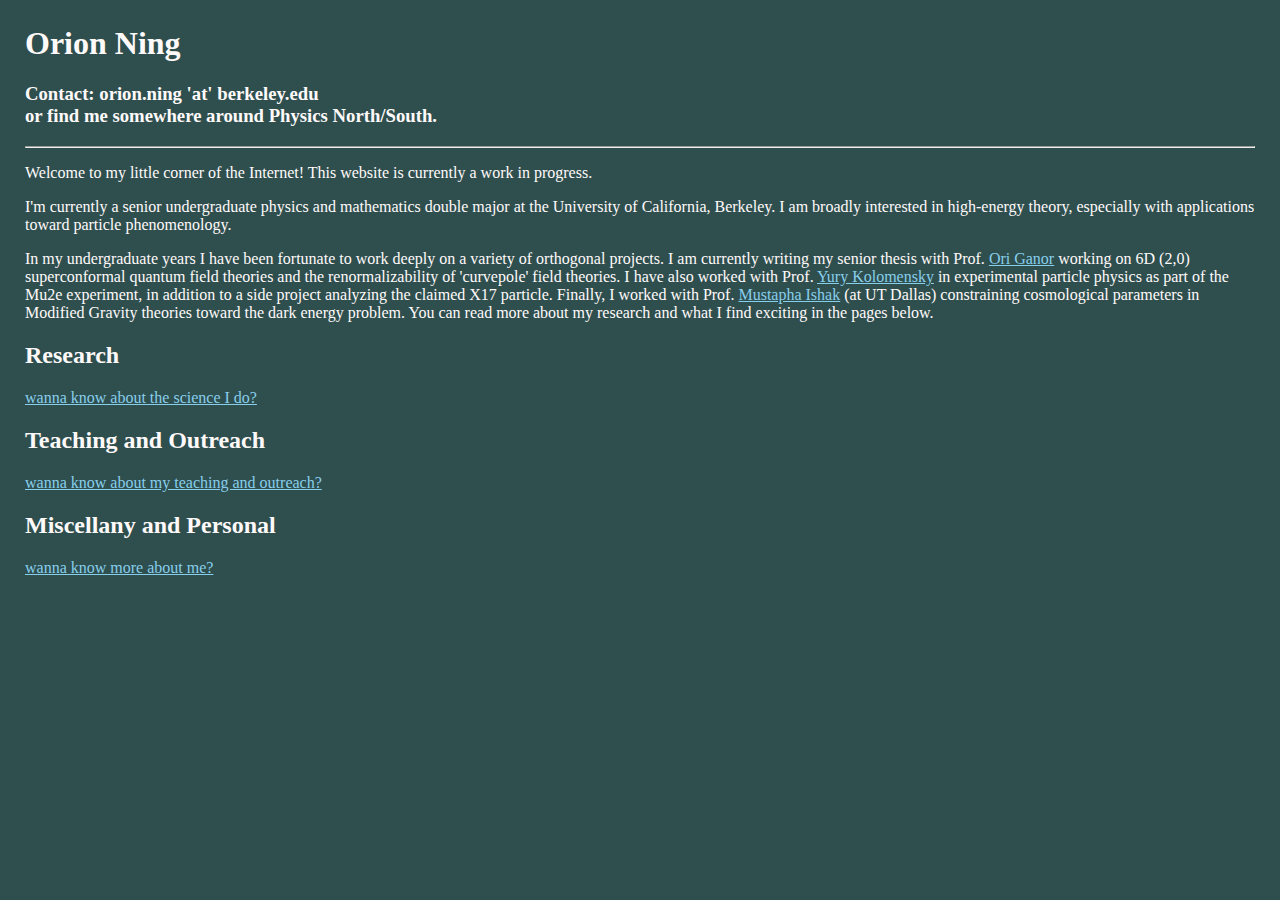
==== index.html @ 7fb7555c "edits" ====
<!DOCTYPE html>
<html lang="en" dir="ltr">
  <head>
    <meta charset="utf-8">
    <meta name="viewport" content="width=device-width, initial-scale=1.0">
    <title>Orion Ning Homepage</title>
    <link rel="stylesheet" href="orionstyles.css">
  </head>
  <body>
    <h1>Orion Ning</h1>
    <h3>Contact: orion.ning 'at' berkeley.edu <br> or find me somewhere around Physics North/South. </h3>
    <hr>
    <p>Welcome to my little corner of the Internet! This website is currently a work in progress.</p>
    <p>I'm currently a senior undergraduate physics and mathematics double major at the University of California, Berkeley. I am broadly interested in high-energy theory, especially with applications toward particle phenomenology. </p>
    <p>In my undergraduate years I have been fortunate to work deeply on a variety of orthogonal projects. I am currently writing my senior thesis with Prof. <a href="https://physics.berkeley.edu/people/faculty/ori-ganor">Ori Ganor</a> working on 6D (2,0) superconformal quantum field theories and the renormalizability of 'curvepole' field theories. I have also worked with Prof. <a href="https://physics.berkeley.edu/people/faculty/yury-kolomensky">Yury Kolomensky</a> in experimental particle physics as part of the Mu2e experiment, in addition to a side project analyzing the claimed X17 particle. Finally, I worked with Prof. <a href="https://personal.utdallas.edu/~mishak/">Mustapha Ishak</a> (at UT Dallas) constraining cosmological parameters in Modified Gravity theories toward the dark energy problem. You can read more about my research and what I find exciting in the pages below.</p>

    <h2>Research</h2>
    <a href="/orionning/research.html">wanna know about the science I do?</a>
    <h2>Teaching and Outreach</h2>
    <a href="/orionning/teaching.html">wanna know about my teaching and outreach?</a>
    <h2>Miscellany and Personal</h2>
    <a href="/orionning/misc.html">wanna know more about me?</a>
  </body>
</html>
---- orionstyles.css ----
body {
  margin: 25px;
  background-color: darkslategrey;
  color: snow;
  text-align: left;
}

a:link {
  color: skyblue;
}

a:visited {
  color: plum;
}
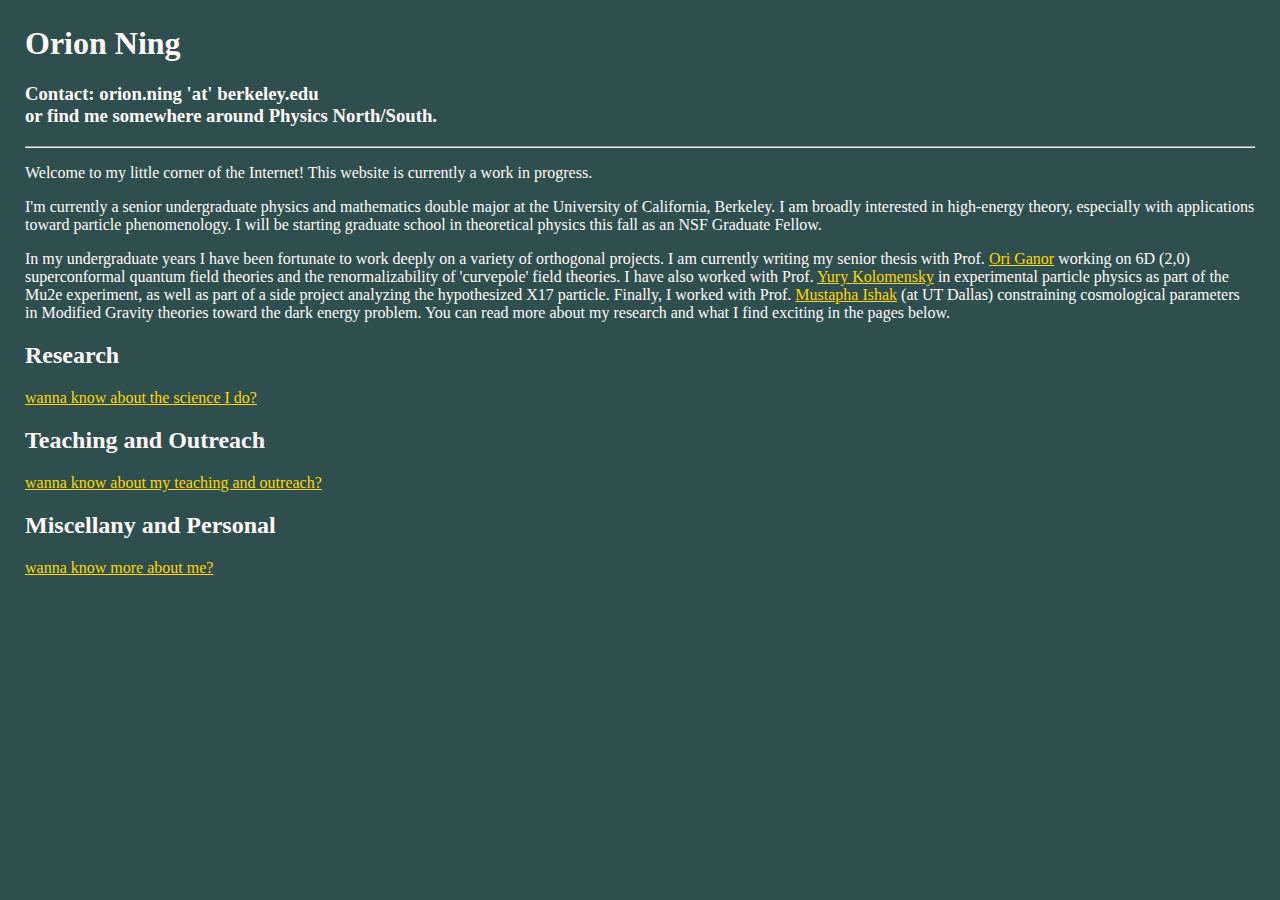
==== commit c225c1b1: "edits" ====
--- a/index.html
+++ b/index.html
@@ -11,8 +11,8 @@
     <h3>Contact: orion.ning 'at' berkeley.edu <br> or find me somewhere around Physics North/South. </h3>
     <hr>
     <p>Welcome to my little corner of the Internet! This website is currently a work in progress.</p>
-    <p>I'm currently a senior undergraduate physics and mathematics double major at the University of California, Berkeley. I am broadly interested in high-energy theory, especially with applications toward particle phenomenology. </p>
-    <p>In my undergraduate years I have been fortunate to work deeply on a variety of orthogonal projects. I am currently writing my senior thesis with Prof. <a href="https://physics.berkeley.edu/people/faculty/ori-ganor">Ori Ganor</a> working on 6D (2,0) superconformal quantum field theories and the renormalizability of 'curvepole' field theories. I have also worked with Prof. <a href="https://physics.berkeley.edu/people/faculty/yury-kolomensky">Yury Kolomensky</a> in experimental particle physics as part of the Mu2e experiment, in addition to a side project analyzing the claimed X17 particle. Finally, I worked with Prof. <a href="https://personal.utdallas.edu/~mishak/">Mustapha Ishak</a> (at UT Dallas) constraining cosmological parameters in Modified Gravity theories toward the dark energy problem. You can read more about my research and what I find exciting in the pages below.</p>
+    <p>I'm currently a senior undergraduate physics and mathematics double major at the University of California, Berkeley. I am broadly interested in high-energy theory, especially with applications toward particle phenomenology. I will be starting graduate school in theoretical physics this fall as an NSF Graduate Fellow. </p>
+    <p>In my undergraduate years I have been fortunate to work deeply on a variety of orthogonal projects. I am currently writing my senior thesis with Prof. <a href="https://physics.berkeley.edu/people/faculty/ori-ganor">Ori Ganor</a> working on 6D (2,0) superconformal quantum field theories and the renormalizability of 'curvepole' field theories. I have also worked with Prof. <a href="https://physics.berkeley.edu/people/faculty/yury-kolomensky">Yury Kolomensky</a> in experimental particle physics as part of the Mu2e experiment, as well as part of a side project analyzing the hypothesized X17 particle. Finally, I worked with Prof. <a href="https://personal.utdallas.edu/~mishak/">Mustapha Ishak</a> (at UT Dallas) constraining cosmological parameters in Modified Gravity theories toward the dark energy problem. You can read more about my research and what I find exciting in the pages below.</p>
 
     <h2>Research</h2>
     <a href="/orionning/research.html">wanna know about the science I do?</a>
--- a/orionstyles.css
+++ b/orionstyles.css
@@ -6,9 +6,9 @@
 }
 
 a:link {
-  color: skyblue;
+  color: gold;
 }
 
 a:visited {
-  color: plum;
+  color: gold;
 }
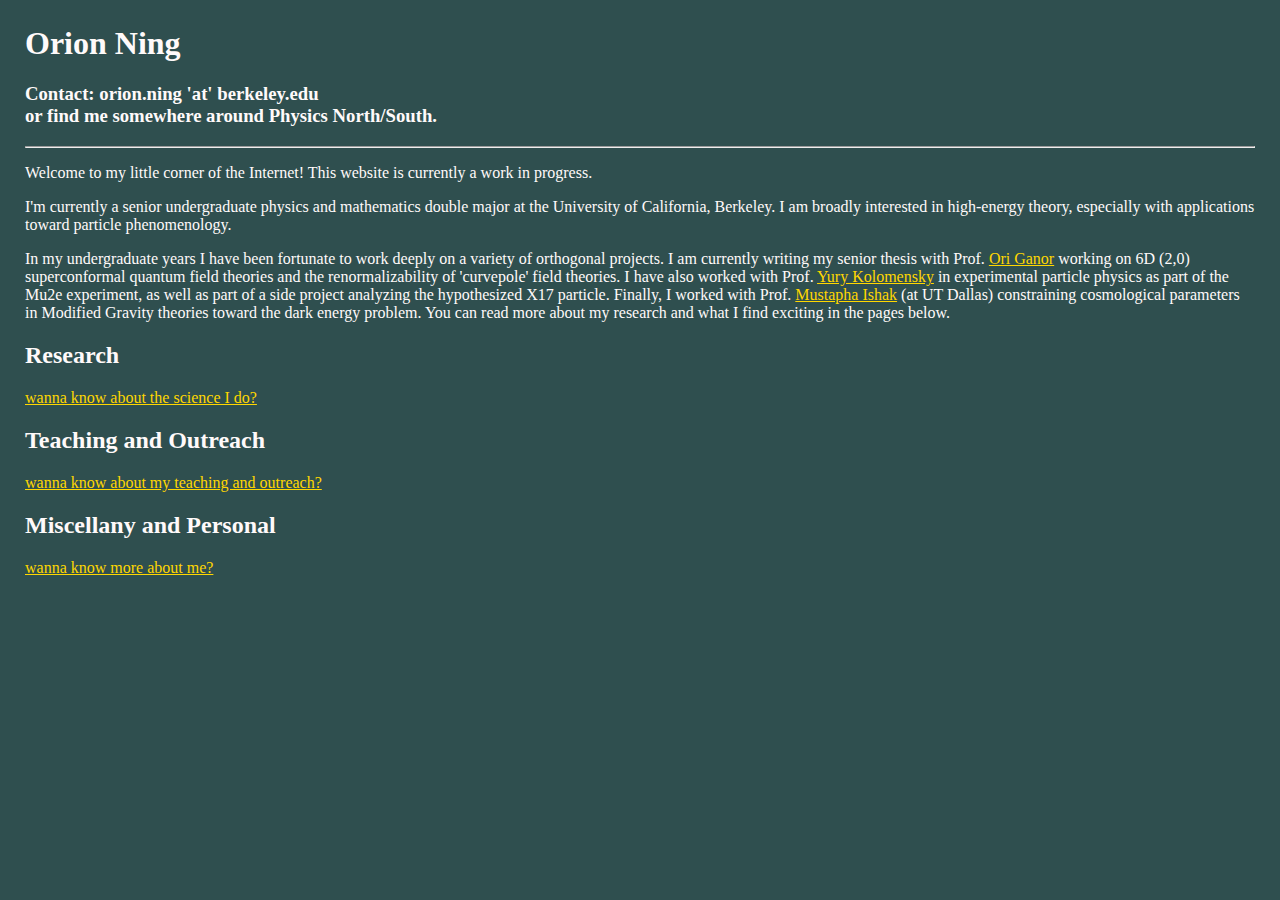
==== commit 78991339: "edits" ====
--- a/index.html
+++ b/index.html
@@ -11,7 +11,7 @@
     <h3>Contact: orion.ning 'at' berkeley.edu <br> or find me somewhere around Physics North/South. </h3>
     <hr>
     <p>Welcome to my little corner of the Internet! This website is currently a work in progress.</p>
-    <p>I'm currently a senior undergraduate physics and mathematics double major at the University of California, Berkeley. I am broadly interested in high-energy theory, especially with applications toward particle phenomenology. I will be starting graduate school in theoretical physics this fall as an NSF Graduate Fellow. </p>
+    <p>I'm currently a senior undergraduate physics and mathematics double major at the University of California, Berkeley. I am broadly interested in high-energy theory, especially with applications toward particle phenomenology. </p>
     <p>In my undergraduate years I have been fortunate to work deeply on a variety of orthogonal projects. I am currently writing my senior thesis with Prof. <a href="https://physics.berkeley.edu/people/faculty/ori-ganor">Ori Ganor</a> working on 6D (2,0) superconformal quantum field theories and the renormalizability of 'curvepole' field theories. I have also worked with Prof. <a href="https://physics.berkeley.edu/people/faculty/yury-kolomensky">Yury Kolomensky</a> in experimental particle physics as part of the Mu2e experiment, as well as part of a side project analyzing the hypothesized X17 particle. Finally, I worked with Prof. <a href="https://personal.utdallas.edu/~mishak/">Mustapha Ishak</a> (at UT Dallas) constraining cosmological parameters in Modified Gravity theories toward the dark energy problem. You can read more about my research and what I find exciting in the pages below.</p>
 
     <h2>Research</h2>
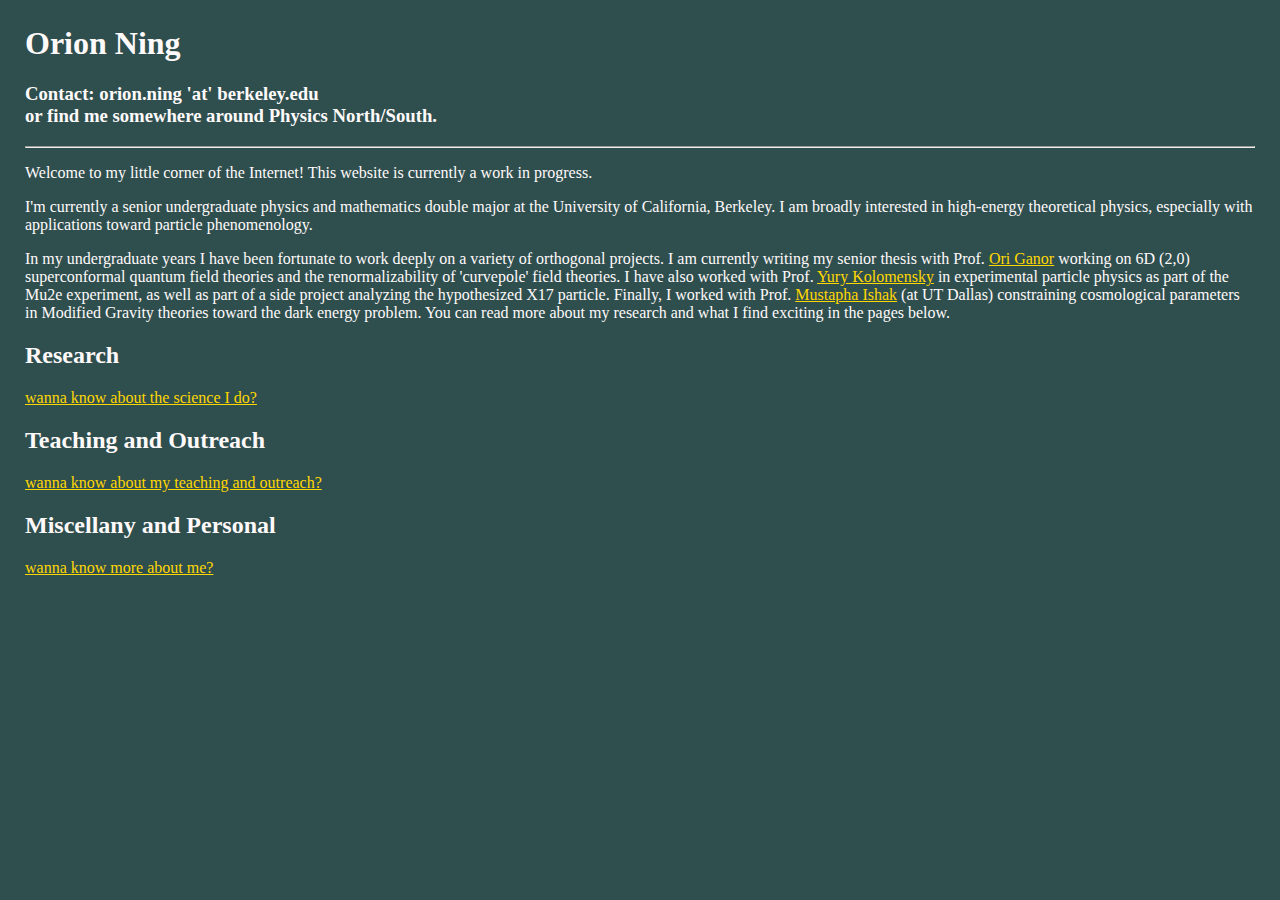
==== commit 3d37cf28: "edits" ====
--- a/index.html
+++ b/index.html
@@ -11,7 +11,7 @@
     <h3>Contact: orion.ning 'at' berkeley.edu <br> or find me somewhere around Physics North/South. </h3>
     <hr>
     <p>Welcome to my little corner of the Internet! This website is currently a work in progress.</p>
-    <p>I'm currently a senior undergraduate physics and mathematics double major at the University of California, Berkeley. I am broadly interested in high-energy theory, especially with applications toward particle phenomenology. </p>
+    <p>I'm currently a senior undergraduate physics and mathematics double major at the University of California, Berkeley. I am broadly interested in high-energy theoretical physics, especially with applications toward particle phenomenology. </p>
     <p>In my undergraduate years I have been fortunate to work deeply on a variety of orthogonal projects. I am currently writing my senior thesis with Prof. <a href="https://physics.berkeley.edu/people/faculty/ori-ganor">Ori Ganor</a> working on 6D (2,0) superconformal quantum field theories and the renormalizability of 'curvepole' field theories. I have also worked with Prof. <a href="https://physics.berkeley.edu/people/faculty/yury-kolomensky">Yury Kolomensky</a> in experimental particle physics as part of the Mu2e experiment, as well as part of a side project analyzing the hypothesized X17 particle. Finally, I worked with Prof. <a href="https://personal.utdallas.edu/~mishak/">Mustapha Ishak</a> (at UT Dallas) constraining cosmological parameters in Modified Gravity theories toward the dark energy problem. You can read more about my research and what I find exciting in the pages below.</p>
 
     <h2>Research</h2>
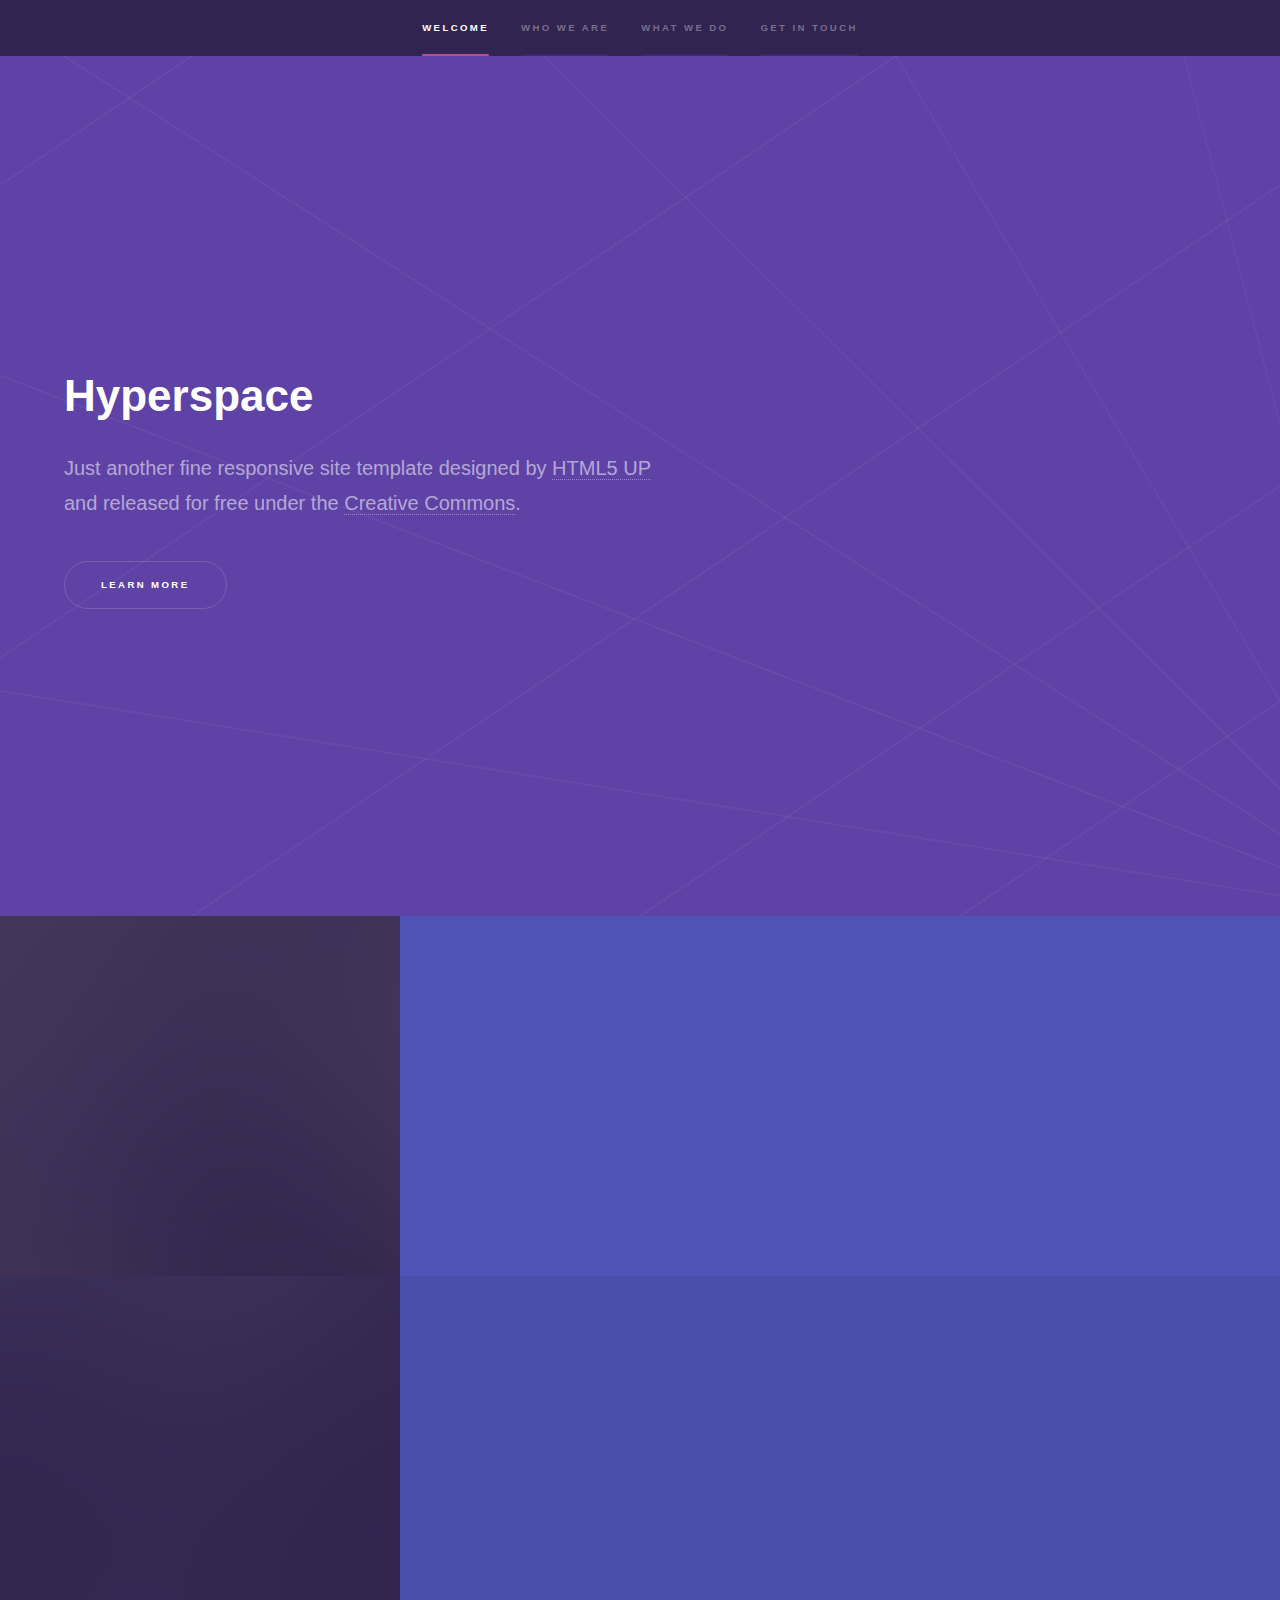
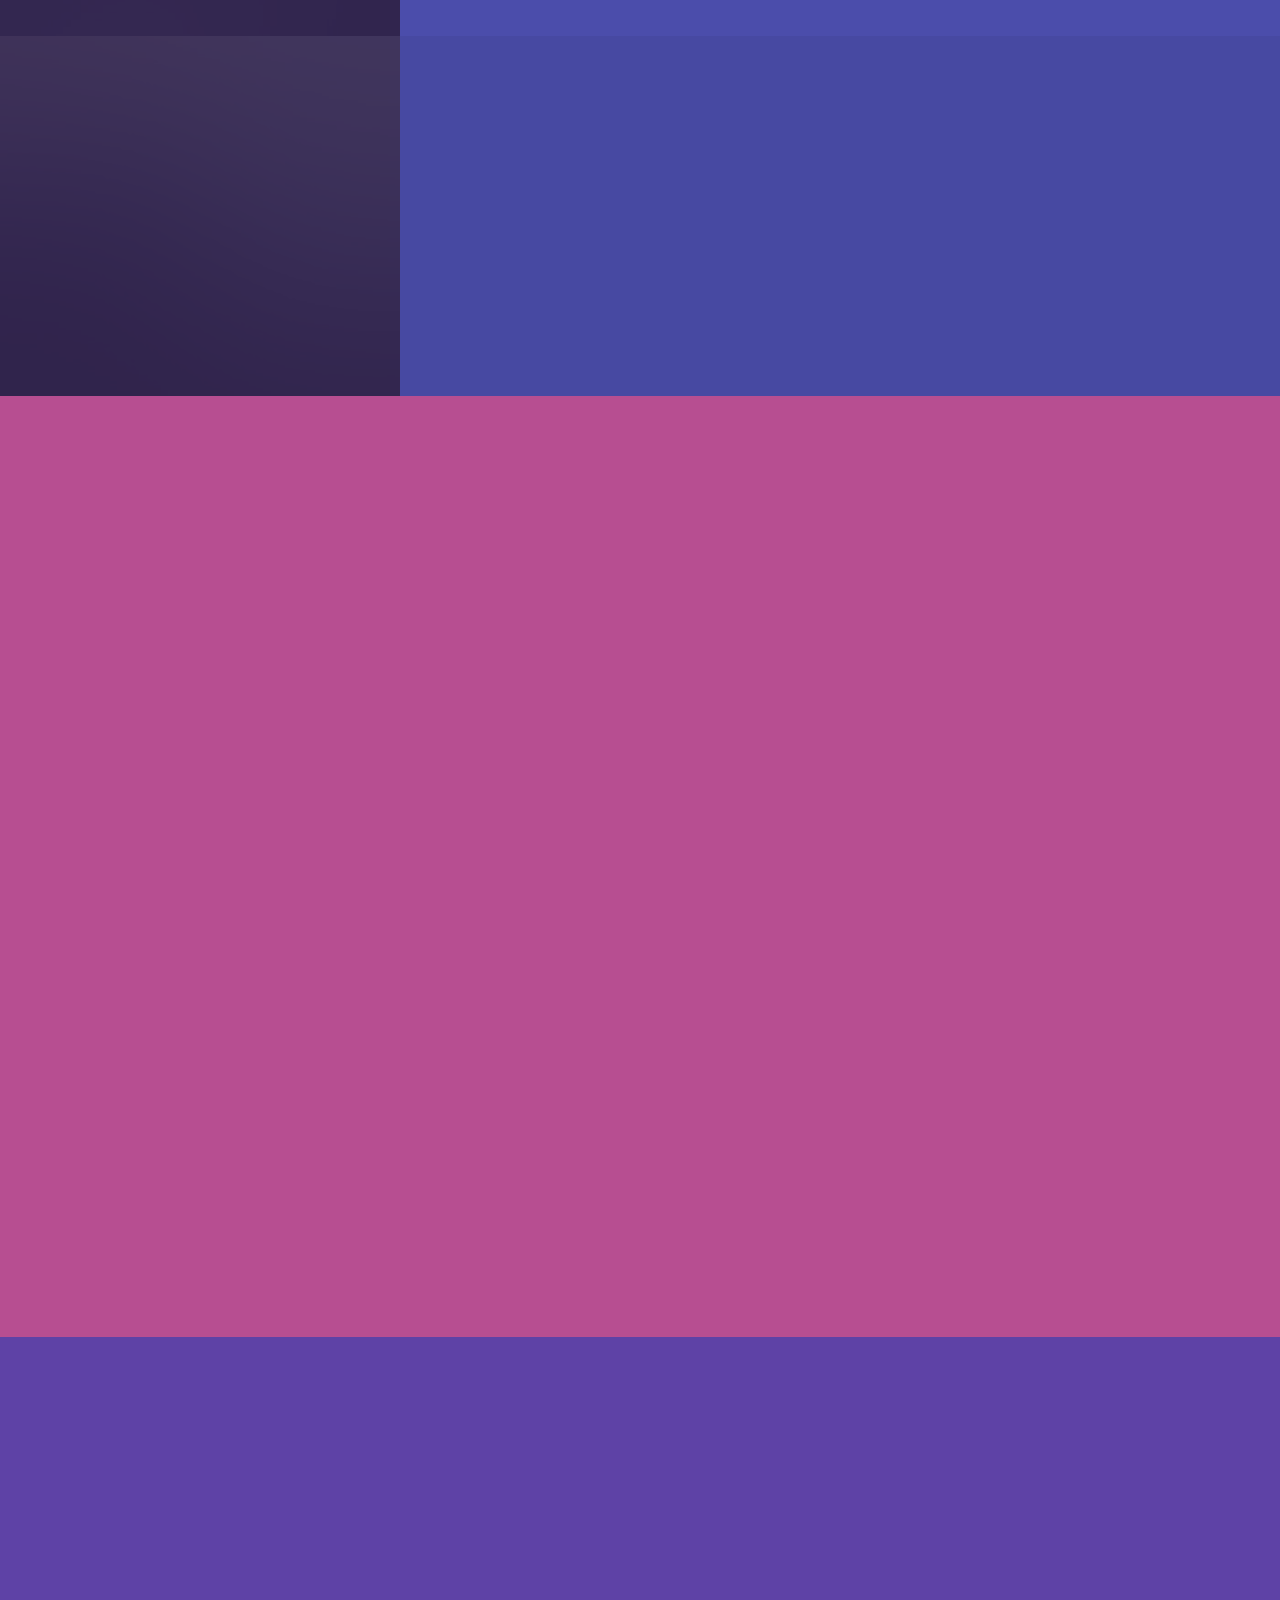
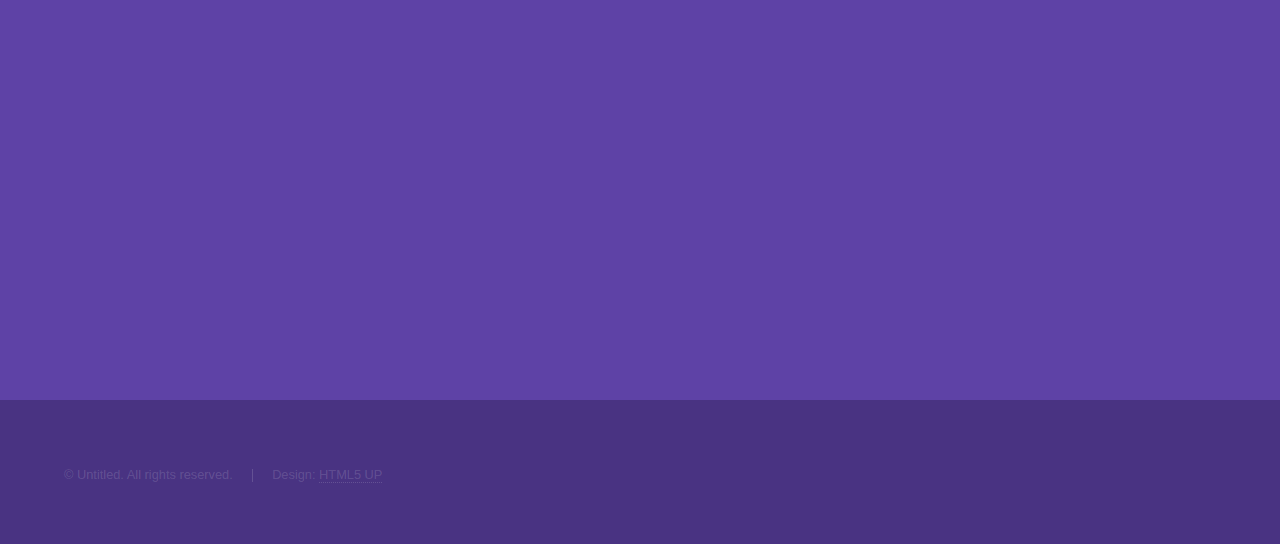
==== commit 391e30f5: "initial template" ====
--- a/index.html
+++ b/index.html
@@ -1,24 +1,209 @@
-<!DOCTYPE html>
-<html lang="en" dir="ltr">
-  <head>
-    <meta charset="utf-8">
-    <meta name="viewport" content="width=device-width, initial-scale=1.0">
-    <title>Orion Ning Homepage</title>
-    <link rel="stylesheet" href="orionstyles.css">
-  </head>
-  <body>
-    <h1>Orion Ning</h1>
-    <h3>Contact: orion.ning 'at' berkeley.edu <br> or find me somewhere around Physics North/South. </h3>
-    <hr>
-    <p>Welcome to my little corner of the Internet! This website is currently a work in progress.</p>
-    <p>I'm currently a senior undergraduate physics and mathematics double major at the University of California, Berkeley. I am broadly interested in high-energy theoretical physics, especially with applications toward particle phenomenology. </p>
-    <p>In my undergraduate years I have been fortunate to work deeply on a variety of orthogonal projects. I am currently writing my senior thesis with Prof. <a href="https://physics.berkeley.edu/people/faculty/ori-ganor">Ori Ganor</a> working on 6D (2,0) superconformal quantum field theories and the renormalizability of 'curvepole' field theories. I have also worked with Prof. <a href="https://physics.berkeley.edu/people/faculty/yury-kolomensky">Yury Kolomensky</a> in experimental particle physics as part of the Mu2e experiment, as well as part of a side project analyzing the hypothesized X17 particle. Finally, I worked with Prof. <a href="https://personal.utdallas.edu/~mishak/">Mustapha Ishak</a> (at UT Dallas) constraining cosmological parameters in Modified Gravity theories toward the dark energy problem. You can read more about my research and what I find exciting in the pages below.</p>
-
-    <h2>Research</h2>
-    <a href="/orionning/research.html">wanna know about the science I do?</a>
-    <h2>Teaching and Outreach</h2>
-    <a href="/orionning/teaching.html">wanna know about my teaching and outreach?</a>
-    <h2>Miscellany and Personal</h2>
-    <a href="/orionning/misc.html">wanna know more about me?</a>
-  </body>
-</html>
+<!DOCTYPE HTML>
+<!--
+	Hyperspace by HTML5 UP
+	html5up.net | @ajlkn
+	Free for personal and commercial use under the CCA 3.0 license (html5up.net/license)
+-->
+<html>
+	<head>
+		<title>Hyperspace by HTML5 UP</title>
+		<meta charset="utf-8" />
+		<meta name="viewport" content="width=device-width, initial-scale=1, user-scalable=no" />
+		<link rel="stylesheet" href="assets/css/main.css" />
+		<noscript><link rel="stylesheet" href="assets/css/noscript.css" /></noscript>
+	</head>
+	<body class="is-preload">
+
+		<!-- Sidebar -->
+			<section id="sidebar">
+				<div class="inner">
+					<nav>
+						<ul>
+							<li><a href="#intro">Welcome</a></li>
+							<li><a href="#one">Who we are</a></li>
+							<li><a href="#two">What we do</a></li>
+							<li><a href="#three">Get in touch</a></li>
+						</ul>
+					</nav>
+				</div>
+			</section>
+
+		<!-- Wrapper -->
+			<div id="wrapper">
+
+				<!-- Intro -->
+					<section id="intro" class="wrapper style1 fullscreen fade-up">
+						<div class="inner">
+							<h1>Hyperspace</h1>
+							<p>Just another fine responsive site template designed by <a href="http://html5up.net">HTML5 UP</a><br />
+							and released for free under the <a href="http://html5up.net/license">Creative Commons</a>.</p>
+							<ul class="actions">
+								<li><a href="#one" class="button scrolly">Learn more</a></li>
+							</ul>
+						</div>
+					</section>
+
+				<!-- One -->
+					<section id="one" class="wrapper style2 spotlights">
+						<section>
+							<a href="#" class="image"><img src="images/pic01.jpg" alt="" data-position="center center" /></a>
+							<div class="content">
+								<div class="inner">
+									<h2>Sed ipsum dolor</h2>
+									<p>Phasellus convallis elit id ullamcorper pulvinar. Duis aliquam turpis mauris, eu ultricies erat malesuada quis. Aliquam dapibus.</p>
+									<ul class="actions">
+										<li><a href="generic.html" class="button">Learn more</a></li>
+									</ul>
+								</div>
+							</div>
+						</section>
+						<section>
+							<a href="#" class="image"><img src="images/pic02.jpg" alt="" data-position="top center" /></a>
+							<div class="content">
+								<div class="inner">
+									<h2>Feugiat consequat</h2>
+									<p>Phasellus convallis elit id ullamcorper pulvinar. Duis aliquam turpis mauris, eu ultricies erat malesuada quis. Aliquam dapibus.</p>
+									<ul class="actions">
+										<li><a href="generic.html" class="button">Learn more</a></li>
+									</ul>
+								</div>
+							</div>
+						</section>
+						<section>
+							<a href="#" class="image"><img src="images/pic03.jpg" alt="" data-position="25% 25%" /></a>
+							<div class="content">
+								<div class="inner">
+									<h2>Ultricies aliquam</h2>
+									<p>Phasellus convallis elit id ullamcorper pulvinar. Duis aliquam turpis mauris, eu ultricies erat malesuada quis. Aliquam dapibus.</p>
+									<ul class="actions">
+										<li><a href="generic.html" class="button">Learn more</a></li>
+									</ul>
+								</div>
+							</div>
+						</section>
+					</section>
+
+				<!-- Two -->
+					<section id="two" class="wrapper style3 fade-up">
+						<div class="inner">
+							<h2>What we do</h2>
+							<p>Phasellus convallis elit id ullamcorper pulvinar. Duis aliquam turpis mauris, eu ultricies erat malesuada quis. Aliquam dapibus, lacus eget hendrerit bibendum, urna est aliquam sem, sit amet imperdiet est velit quis lorem.</p>
+							<div class="features">
+								<section>
+									<span class="icon solid major fa-code"></span>
+									<h3>Lorem ipsum amet</h3>
+									<p>Phasellus convallis elit id ullam corper amet et pulvinar. Duis aliquam turpis mauris, sed ultricies erat dapibus.</p>
+								</section>
+								<section>
+									<span class="icon solid major fa-lock"></span>
+									<h3>Aliquam sed nullam</h3>
+									<p>Phasellus convallis elit id ullam corper amet et pulvinar. Duis aliquam turpis mauris, sed ultricies erat dapibus.</p>
+								</section>
+								<section>
+									<span class="icon solid major fa-cog"></span>
+									<h3>Sed erat ullam corper</h3>
+									<p>Phasellus convallis elit id ullam corper amet et pulvinar. Duis aliquam turpis mauris, sed ultricies erat dapibus.</p>
+								</section>
+								<section>
+									<span class="icon solid major fa-desktop"></span>
+									<h3>Veroeros quis lorem</h3>
+									<p>Phasellus convallis elit id ullam corper amet et pulvinar. Duis aliquam turpis mauris, sed ultricies erat dapibus.</p>
+								</section>
+								<section>
+									<span class="icon solid major fa-link"></span>
+									<h3>Urna quis bibendum</h3>
+									<p>Phasellus convallis elit id ullam corper amet et pulvinar. Duis aliquam turpis mauris, sed ultricies erat dapibus.</p>
+								</section>
+								<section>
+									<span class="icon major fa-gem"></span>
+									<h3>Aliquam urna dapibus</h3>
+									<p>Phasellus convallis elit id ullam corper amet et pulvinar. Duis aliquam turpis mauris, sed ultricies erat dapibus.</p>
+								</section>
+							</div>
+							<ul class="actions">
+								<li><a href="generic.html" class="button">Learn more</a></li>
+							</ul>
+						</div>
+					</section>
+
+				<!-- Three -->
+					<section id="three" class="wrapper style1 fade-up">
+						<div class="inner">
+							<h2>Get in touch</h2>
+							<p>Phasellus convallis elit id ullamcorper pulvinar. Duis aliquam turpis mauris, eu ultricies erat malesuada quis. Aliquam dapibus, lacus eget hendrerit bibendum, urna est aliquam sem, sit amet imperdiet est velit quis lorem.</p>
+							<div class="split style1">
+								<section>
+									<form method="post" action="#">
+										<div class="fields">
+											<div class="field half">
+												<label for="name">Name</label>
+												<input type="text" name="name" id="name" />
+											</div>
+											<div class="field half">
+												<label for="email">Email</label>
+												<input type="text" name="email" id="email" />
+											</div>
+											<div class="field">
+												<label for="message">Message</label>
+												<textarea name="message" id="message" rows="5"></textarea>
+											</div>
+										</div>
+										<ul class="actions">
+											<li><a href="" class="button submit">Send Message</a></li>
+										</ul>
+									</form>
+								</section>
+								<section>
+									<ul class="contact">
+										<li>
+											<h3>Address</h3>
+											<span>12345 Somewhere Road #654<br />
+											Nashville, TN 00000-0000<br />
+											USA</span>
+										</li>
+										<li>
+											<h3>Email</h3>
+											<a href="#">user@untitled.tld</a>
+										</li>
+										<li>
+											<h3>Phone</h3>
+											<span>(000) 000-0000</span>
+										</li>
+										<li>
+											<h3>Social</h3>
+											<ul class="icons">
+												<li><a href="#" class="icon brands fa-twitter"><span class="label">Twitter</span></a></li>
+												<li><a href="#" class="icon brands fa-facebook-f"><span class="label">Facebook</span></a></li>
+												<li><a href="#" class="icon brands fa-github"><span class="label">GitHub</span></a></li>
+												<li><a href="#" class="icon brands fa-instagram"><span class="label">Instagram</span></a></li>
+												<li><a href="#" class="icon brands fa-linkedin-in"><span class="label">LinkedIn</span></a></li>
+											</ul>
+										</li>
+									</ul>
+								</section>
+							</div>
+						</div>
+					</section>
+
+			</div>
+
+		<!-- Footer -->
+			<footer id="footer" class="wrapper style1-alt">
+				<div class="inner">
+					<ul class="menu">
+						<li>&copy; Untitled. All rights reserved.</li><li>Design: <a href="http://html5up.net">HTML5 UP</a></li>
+					</ul>
+				</div>
+			</footer>
+
+		<!-- Scripts -->
+			<script src="assets/js/jquery.min.js"></script>
+			<script src="assets/js/jquery.scrollex.min.js"></script>
+			<script src="assets/js/jquery.scrolly.min.js"></script>
+			<script src="assets/js/browser.min.js"></script>
+			<script src="assets/js/breakpoints.min.js"></script>
+			<script src="assets/js/util.js"></script>
+			<script src="assets/js/main.js"></script>
+
+	</body>
+</html>--- a/assets/css/main.css
+++ b/assets/css/main.css
@@ -0,0 +1,3909 @@
+@import url(fontawesome-all.min.css);
+
+/*
+	Hyperspace by HTML5 UP
+	html5up.net | @ajlkn
+	Free for personal and commercial use under the CCA 3.0 license (html5up.net/license)
+*/
+
+html, body, div, span, applet, object,
+iframe, h1, h2, h3, h4, h5, h6, p, blockquote,
+pre, a, abbr, acronym, address, big, cite,
+code, del, dfn, em, img, ins, kbd, q, s, samp,
+small, strike, strong, sub, sup, tt, var, b,
+u, i, center, dl, dt, dd, ol, ul, li, fieldset,
+form, label, legend, table, caption, tbody,
+tfoot, thead, tr, th, td, article, aside,
+canvas, details, embed, figure, figcaption,
+footer, header, hgroup, menu, nav, output, ruby,
+section, summary, time, mark, audio, video {
+	margin: 0;
+	padding: 0;
+	border: 0;
+	font-size: 100%;
+	font: inherit;
+	vertical-align: baseline;}
+
+article, aside, details, figcaption, figure,
+footer, header, hgroup, menu, nav, section {
+	display: block;}
+
+body {
+	line-height: 1;
+}
+
+ol, ul {
+	list-style: none;
+}
+
+blockquote, q {
+	quotes: none;
+}
+
+	blockquote:before, blockquote:after, q:before, q:after {
+		content: '';
+		content: none;
+	}
+
+table {
+	border-collapse: collapse;
+	border-spacing: 0;
+}
+
+body {
+	-webkit-text-size-adjust: none;
+}
+
+mark {
+	background-color: transparent;
+	color: inherit;
+}
+
+input::-moz-focus-inner {
+	border: 0;
+	padding: 0;
+}
+
+input, select, textarea {
+	-moz-appearance: none;
+	-webkit-appearance: none;
+	-ms-appearance: none;
+	appearance: none;
+}
+
+/* Basic */
+
+	@-ms-viewport {
+		width: device-width;
+	}
+
+	body {
+		-ms-overflow-style: scrollbar;
+	}
+
+	@media screen and (max-width: 480px) {
+
+		html, body {
+			min-width: 320px;
+		}
+
+	}
+
+	html {
+		box-sizing: border-box;
+	}
+
+	*, *:before, *:after {
+		box-sizing: inherit;
+	}
+
+	body {
+		background: #312450;
+	}
+
+		body.is-preload *, body.is-preload *:before, body.is-preload *:after {
+			-moz-animation: none !important;
+			-webkit-animation: none !important;
+			-ms-animation: none !important;
+			animation: none !important;
+			-moz-transition: none !important;
+			-webkit-transition: none !important;
+			-ms-transition: none !important;
+			transition: none !important;
+		}
+
+/* Type */
+
+	body, input, select, textarea {
+		color: rgba(255, 255, 255, 0.55);
+		font-family: Arial, Helvetica, sans-serif;
+		font-size: 16.5pt;
+		font-weight: normal;
+		line-height: 1.75;
+	}
+
+		@media screen and (max-width: 1680px) {
+
+			body, input, select, textarea {
+				font-size: 13pt;
+			}
+
+		}
+
+		@media screen and (max-width: 1280px) {
+
+			body, input, select, textarea {
+				font-size: 12pt;
+			}
+
+		}
+
+		@media screen and (max-width: 360px) {
+
+			body, input, select, textarea {
+				font-size: 11pt;
+			}
+
+		}
+
+	a {
+		-moz-transition: color 0.2s ease, border-bottom-color 0.2s ease;
+		-webkit-transition: color 0.2s ease, border-bottom-color 0.2s ease;
+		-ms-transition: color 0.2s ease, border-bottom-color 0.2s ease;
+		transition: color 0.2s ease, border-bottom-color 0.2s ease;
+		border-bottom: dotted 1px rgba(255, 255, 255, 0.35);
+		color: inherit;
+		text-decoration: none;
+	}
+
+		a:hover {
+			border-bottom-color: transparent;
+			color: #ffffff;
+		}
+
+	strong, b {
+		color: #ffffff;
+		font-weight: bold;
+	}
+
+	em, i {
+		font-style: italic;
+	}
+
+	p {
+		margin: 0 0 2em 0;
+	}
+
+	h1, h2, h3, h4, h5, h6 {
+		color: #ffffff;
+		font-weight: bold;
+		line-height: 1.5;
+		margin: 0 0 0.5em 0;
+	}
+
+		h1 a, h2 a, h3 a, h4 a, h5 a, h6 a {
+			color: inherit;
+			text-decoration: none;
+		}
+
+	h1 {
+		font-size: 2.75em;
+	}
+
+		h1.major {
+			margin: 0 0 1.3em 0;
+			position: relative;
+			padding-bottom: 0.35em;
+		}
+
+			h1.major:after {
+				background-image: -moz-linear-gradient(to right, #5e42a6, #b74e91);
+				background-image: -webkit-linear-gradient(to right, #5e42a6, #b74e91);
+				background-image: -ms-linear-gradient(to right, #5e42a6, #b74e91);
+				background-image: linear-gradient(to right, #5e42a6, #b74e91);
+				-moz-transition: max-width 0.2s ease;
+				-webkit-transition: max-width 0.2s ease;
+				-ms-transition: max-width 0.2s ease;
+				transition: max-width 0.2s ease;
+				border-radius: 0.2em;
+				bottom: 0;
+				content: '';
+				height: 0.05em;
+				position: absolute;
+				right: 0;
+				width: 100%;
+			}
+
+	h2 {
+		font-size: 1.75em;
+	}
+
+	h3 {
+		font-size: 1.1em;
+	}
+
+	h4 {
+		font-size: 1em;
+	}
+
+	h5 {
+		font-size: 0.8em;
+	}
+
+	h6 {
+		font-size: 0.6em;
+	}
+
+	@media screen and (max-width: 736px) {
+
+		h1 {
+			font-size: 2em;
+		}
+
+		h2 {
+			font-size: 1.25em;
+		}
+
+		h3 {
+			font-size: 1em;
+		}
+
+		h4 {
+			font-size: 0.8em;
+		}
+
+		h5 {
+			font-size: 0.6em;
+		}
+
+		h6 {
+			font-size: 0.6em;
+		}
+
+	}
+
+	sub {
+		font-size: 0.8em;
+		position: relative;
+		top: 0.5em;
+	}
+
+	sup {
+		font-size: 0.8em;
+		position: relative;
+		top: -0.5em;
+	}
+
+	blockquote {
+		border-left: solid 4px rgba(255, 255, 255, 0.15);
+		font-style: italic;
+		margin: 0 0 2em 0;
+		padding: 0.5em 0 0.5em 2em;
+	}
+
+	code {
+		background: rgba(255, 255, 255, 0.05);
+		border-radius: 0.25em;
+		border: solid 1px rgba(255, 255, 255, 0.15);
+		font-family: "Courier New", monospace;
+		font-size: 0.9em;
+		margin: 0 0.25em;
+		padding: 0.25em 0.65em;
+	}
+
+	pre {
+		-webkit-overflow-scrolling: touch;
+		font-family: "Courier New", monospace;
+		font-size: 0.9em;
+		margin: 0 0 2em 0;
+	}
+
+		pre code {
+			display: block;
+			line-height: 1.75em;
+			padding: 1em 1.5em;
+			overflow-x: auto;
+		}
+
+	hr {
+		border: 0;
+		border-bottom: solid 1px rgba(255, 255, 255, 0.15);
+		margin: 2em 0;
+	}
+
+		hr.major {
+			margin: 3em 0;
+		}
+
+	.align-left {
+		text-align: left;
+	}
+
+	.align-center {
+		text-align: center;
+	}
+
+	.align-right {
+		text-align: right;
+	}
+
+/* Row */
+
+	.row {
+		display: flex;
+		flex-wrap: wrap;
+		box-sizing: border-box;
+		align-items: stretch;
+	}
+
+		.row > * {
+			box-sizing: border-box;
+		}
+
+		.row.gtr-uniform > * > :last-child {
+			margin-bottom: 0;
+		}
+
+		.row.aln-left {
+			justify-content: flex-start;
+		}
+
+		.row.aln-center {
+			justify-content: center;
+		}
+
+		.row.aln-right {
+			justify-content: flex-end;
+		}
+
+		.row.aln-top {
+			align-items: flex-start;
+		}
+
+		.row.aln-middle {
+			align-items: center;
+		}
+
+		.row.aln-bottom {
+			align-items: flex-end;
+		}
+
+		.row > .imp {
+			order: -1;
+		}
+
+		.row > .col-1 {
+			width: 8.33333%;
+		}
+
+		.row > .off-1 {
+			margin-left: 8.33333%;
+		}
+
+		.row > .col-2 {
+			width: 16.66667%;
+		}
+
+		.row > .off-2 {
+			margin-left: 16.66667%;
+		}
+
+		.row > .col-3 {
+			width: 25%;
+		}
+
+		.row > .off-3 {
+			margin-left: 25%;
+		}
+
+		.row > .col-4 {
+			width: 33.33333%;
+		}
+
+		.row > .off-4 {
+			margin-left: 33.33333%;
+		}
+
+		.row > .col-5 {
+			width: 41.66667%;
+		}
+
+		.row > .off-5 {
+			margin-left: 41.66667%;
+		}
+
+		.row > .col-6 {
+			width: 50%;
+		}
+
+		.row > .off-6 {
+			margin-left: 50%;
+		}
+
+		.row > .col-7 {
+			width: 58.33333%;
+		}
+
+		.row > .off-7 {
+			margin-left: 58.33333%;
+		}
+
+		.row > .col-8 {
+			width: 66.66667%;
+		}
+
+		.row > .off-8 {
+			margin-left: 66.66667%;
+		}
+
+		.row > .col-9 {
+			width: 75%;
+		}
+
+		.row > .off-9 {
+			margin-left: 75%;
+		}
+
+		.row > .col-10 {
+			width: 83.33333%;
+		}
+
+		.row > .off-10 {
+			margin-left: 83.33333%;
+		}
+
+		.row > .col-11 {
+			width: 91.66667%;
+		}
+
+		.row > .off-11 {
+			margin-left: 91.66667%;
+		}
+
+		.row > .col-12 {
+			width: 100%;
+		}
+
+		.row > .off-12 {
+			margin-left: 100%;
+		}
+
+		.row.gtr-0 {
+			margin-top: 0;
+			margin-left: 0em;
+		}
+
+			.row.gtr-0 > * {
+				padding: 0 0 0 0em;
+			}
+
+			.row.gtr-0.gtr-uniform {
+				margin-top: 0em;
+			}
+
+				.row.gtr-0.gtr-uniform > * {
+					padding-top: 0em;
+				}
+
+		.row.gtr-25 {
+			margin-top: 0;
+			margin-left: -0.375em;
+		}
+
+			.row.gtr-25 > * {
+				padding: 0 0 0 0.375em;
+			}
+
+			.row.gtr-25.gtr-uniform {
+				margin-top: -0.375em;
+			}
+
+				.row.gtr-25.gtr-uniform > * {
+					padding-top: 0.375em;
+				}
+
+		.row.gtr-50 {
+			margin-top: 0;
+			margin-left: -0.75em;
+		}
+
+			.row.gtr-50 > * {
+				padding: 0 0 0 0.75em;
+			}
+
+			.row.gtr-50.gtr-uniform {
+				margin-top: -0.75em;
+			}
+
+				.row.gtr-50.gtr-uniform > * {
+					padding-top: 0.75em;
+				}
+
+		.row {
+			margin-top: 0;
+			margin-left: -1.5em;
+		}
+
+			.row > * {
+				padding: 0 0 0 1.5em;
+			}
+
+			.row.gtr-uniform {
+				margin-top: -1.5em;
+			}
+
+				.row.gtr-uniform > * {
+					padding-top: 1.5em;
+				}
+
+		.row.gtr-150 {
+			margin-top: 0;
+			margin-left: -2.25em;
+		}
+
+			.row.gtr-150 > * {
+				padding: 0 0 0 2.25em;
+			}
+
+			.row.gtr-150.gtr-uniform {
+				margin-top: -2.25em;
+			}
+
+				.row.gtr-150.gtr-uniform > * {
+					padding-top: 2.25em;
+				}
+
+		.row.gtr-200 {
+			margin-top: 0;
+			margin-left: -3em;
+		}
+
+			.row.gtr-200 > * {
+				padding: 0 0 0 3em;
+			}
+
+			.row.gtr-200.gtr-uniform {
+				margin-top: -3em;
+			}
+
+				.row.gtr-200.gtr-uniform > * {
+					padding-top: 3em;
+				}
+
+		@media screen and (max-width: 1680px) {
+
+			.row {
+				display: flex;
+				flex-wrap: wrap;
+				box-sizing: border-box;
+				align-items: stretch;
+			}
+
+				.row > * {
+					box-sizing: border-box;
+				}
+
+				.row.gtr-uniform > * > :last-child {
+					margin-bottom: 0;
+				}
+
+				.row.aln-left {
+					justify-content: flex-start;
+				}
+
+				.row.aln-center {
+					justify-content: center;
+				}
+
+				.row.aln-right {
+					justify-content: flex-end;
+				}
+
+				.row.aln-top {
+					align-items: flex-start;
+				}
+
+				.row.aln-middle {
+					align-items: center;
+				}
+
+				.row.aln-bottom {
+					align-items: flex-end;
+				}
+
+				.row > .imp-xlarge {
+					order: -1;
+				}
+
+				.row > .col-1-xlarge {
+					width: 8.33333%;
+				}
+
+				.row > .off-1-xlarge {
+					margin-left: 8.33333%;
+				}
+
+				.row > .col-2-xlarge {
+					width: 16.66667%;
+				}
+
+				.row > .off-2-xlarge {
+					margin-left: 16.66667%;
+				}
+
+				.row > .col-3-xlarge {
+					width: 25%;
+				}
+
+				.row > .off-3-xlarge {
+					margin-left: 25%;
+				}
+
+				.row > .col-4-xlarge {
+					width: 33.33333%;
+				}
+
+				.row > .off-4-xlarge {
+					margin-left: 33.33333%;
+				}
+
+				.row > .col-5-xlarge {
+					width: 41.66667%;
+				}
+
+				.row > .off-5-xlarge {
+					margin-left: 41.66667%;
+				}
+
+				.row > .col-6-xlarge {
+					width: 50%;
+				}
+
+				.row > .off-6-xlarge {
+					margin-left: 50%;
+				}
+
+				.row > .col-7-xlarge {
+					width: 58.33333%;
+				}
+
+				.row > .off-7-xlarge {
+					margin-left: 58.33333%;
+				}
+
+				.row > .col-8-xlarge {
+					width: 66.66667%;
+				}
+
+				.row > .off-8-xlarge {
+					margin-left: 66.66667%;
+				}
+
+				.row > .col-9-xlarge {
+					width: 75%;
+				}
+
+				.row > .off-9-xlarge {
+					margin-left: 75%;
+				}
+
+				.row > .col-10-xlarge {
+					width: 83.33333%;
+				}
+
+				.row > .off-10-xlarge {
+					margin-left: 83.33333%;
+				}
+
+				.row > .col-11-xlarge {
+					width: 91.66667%;
+				}
+
+				.row > .off-11-xlarge {
+					margin-left: 91.66667%;
+				}
+
+				.row > .col-12-xlarge {
+					width: 100%;
+				}
+
+				.row > .off-12-xlarge {
+					margin-left: 100%;
+				}
+
+				.row.gtr-0 {
+					margin-top: 0;
+					margin-left: 0em;
+				}
+
+					.row.gtr-0 > * {
+						padding: 0 0 0 0em;
+					}
+
+					.row.gtr-0.gtr-uniform {
+						margin-top: 0em;
+					}
+
+						.row.gtr-0.gtr-uniform > * {
+							padding-top: 0em;
+						}
+
+				.row.gtr-25 {
+					margin-top: 0;
+					margin-left: -0.375em;
+				}
+
+					.row.gtr-25 > * {
+						padding: 0 0 0 0.375em;
+					}
+
+					.row.gtr-25.gtr-uniform {
+						margin-top: -0.375em;
+					}
+
+						.row.gtr-25.gtr-uniform > * {
+							padding-top: 0.375em;
+						}
+
+				.row.gtr-50 {
+					margin-top: 0;
+					margin-left: -0.75em;
+				}
+
+					.row.gtr-50 > * {
+						padding: 0 0 0 0.75em;
+					}
+
+					.row.gtr-50.gtr-uniform {
+						margin-top: -0.75em;
+					}
+
+						.row.gtr-50.gtr-uniform > * {
+							padding-top: 0.75em;
+						}
+
+				.row {
+					margin-top: 0;
+					margin-left: -1.5em;
+				}
+
+					.row > * {
+						padding: 0 0 0 1.5em;
+					}
+
+					.row.gtr-uniform {
+						margin-top: -1.5em;
+					}
+
+						.row.gtr-uniform > * {
+							padding-top: 1.5em;
+						}
+
+				.row.gtr-150 {
+					margin-top: 0;
+					margin-left: -2.25em;
+				}
+
+					.row.gtr-150 > * {
+						padding: 0 0 0 2.25em;
+					}
+
+					.row.gtr-150.gtr-uniform {
+						margin-top: -2.25em;
+					}
+
+						.row.gtr-150.gtr-uniform > * {
+							padding-top: 2.25em;
+						}
+
+				.row.gtr-200 {
+					margin-top: 0;
+					margin-left: -3em;
+				}
+
+					.row.gtr-200 > * {
+						padding: 0 0 0 3em;
+					}
+
+					.row.gtr-200.gtr-uniform {
+						margin-top: -3em;
+					}
+
+						.row.gtr-200.gtr-uniform > * {
+							padding-top: 3em;
+						}
+
+		}
+
+		@media screen and (max-width: 1280px) {
+
+			.row {
+				display: flex;
+				flex-wrap: wrap;
+				box-sizing: border-box;
+				align-items: stretch;
+			}
+
+				.row > * {
+					box-sizing: border-box;
+				}
+
+				.row.gtr-uniform > * > :last-child {
+					margin-bottom: 0;
+				}
+
+				.row.aln-left {
+					justify-content: flex-start;
+				}
+
+				.row.aln-center {
+					justify-content: center;
+				}
+
+				.row.aln-right {
+					justify-content: flex-end;
+				}
+
+				.row.aln-top {
+					align-items: flex-start;
+				}
+
+				.row.aln-middle {
+					align-items: center;
+				}
+
+				.row.aln-bottom {
+					align-items: flex-end;
+				}
+
+				.row > .imp-large {
+					order: -1;
+				}
+
+				.row > .col-1-large {
+					width: 8.33333%;
+				}
+
+				.row > .off-1-large {
+					margin-left: 8.33333%;
+				}
+
+				.row > .col-2-large {
+					width: 16.66667%;
+				}
+
+				.row > .off-2-large {
+					margin-left: 16.66667%;
+				}
+
+				.row > .col-3-large {
+					width: 25%;
+				}
+
+				.row > .off-3-large {
+					margin-left: 25%;
+				}
+
+				.row > .col-4-large {
+					width: 33.33333%;
+				}
+
+				.row > .off-4-large {
+					margin-left: 33.33333%;
+				}
+
+				.row > .col-5-large {
+					width: 41.66667%;
+				}
+
+				.row > .off-5-large {
+					margin-left: 41.66667%;
+				}
+
+				.row > .col-6-large {
+					width: 50%;
+				}
+
+				.row > .off-6-large {
+					margin-left: 50%;
+				}
+
+				.row > .col-7-large {
+					width: 58.33333%;
+				}
+
+				.row > .off-7-large {
+					margin-left: 58.33333%;
+				}
+
+				.row > .col-8-large {
+					width: 66.66667%;
+				}
+
+				.row > .off-8-large {
+					margin-left: 66.66667%;
+				}
+
+				.row > .col-9-large {
+					width: 75%;
+				}
+
+				.row > .off-9-large {
+					margin-left: 75%;
+				}
+
+				.row > .col-10-large {
+					width: 83.33333%;
+				}
+
+				.row > .off-10-large {
+					margin-left: 83.33333%;
+				}
+
+				.row > .col-11-large {
+					width: 91.66667%;
+				}
+
+				.row > .off-11-large {
+					margin-left: 91.66667%;
+				}
+
+				.row > .col-12-large {
+					width: 100%;
+				}
+
+				.row > .off-12-large {
+					margin-left: 100%;
+				}
+
+				.row.gtr-0 {
+					margin-top: 0;
+					margin-left: 0em;
+				}
+
+					.row.gtr-0 > * {
+						padding: 0 0 0 0em;
+					}
+
+					.row.gtr-0.gtr-uniform {
+						margin-top: 0em;
+					}
+
+						.row.gtr-0.gtr-uniform > * {
+							padding-top: 0em;
+						}
+
+				.row.gtr-25 {
+					margin-top: 0;
+					margin-left: -0.375em;
+				}
+
+					.row.gtr-25 > * {
+						padding: 0 0 0 0.375em;
+					}
+
+					.row.gtr-25.gtr-uniform {
+						margin-top: -0.375em;
+					}
+
+						.row.gtr-25.gtr-uniform > * {
+							padding-top: 0.375em;
+						}
+
+				.row.gtr-50 {
+					margin-top: 0;
+					margin-left: -0.75em;
+				}
+
+					.row.gtr-50 > * {
+						padding: 0 0 0 0.75em;
+					}
+
+					.row.gtr-50.gtr-uniform {
+						margin-top: -0.75em;
+					}
+
+						.row.gtr-50.gtr-uniform > * {
+							padding-top: 0.75em;
+						}
+
+				.row {
+					margin-top: 0;
+					margin-left: -1.5em;
+				}
+
+					.row > * {
+						padding: 0 0 0 1.5em;
+					}
+
+					.row.gtr-uniform {
+						margin-top: -1.5em;
+					}
+
+						.row.gtr-uniform > * {
+							padding-top: 1.5em;
+						}
+
+				.row.gtr-150 {
+					margin-top: 0;
+					margin-left: -2.25em;
+				}
+
+					.row.gtr-150 > * {
+						padding: 0 0 0 2.25em;
+					}
+
+					.row.gtr-150.gtr-uniform {
+						margin-top: -2.25em;
+					}
+
+						.row.gtr-150.gtr-uniform > * {
+							padding-top: 2.25em;
+						}
+
+				.row.gtr-200 {
+					margin-top: 0;
+					margin-left: -3em;
+				}
+
+					.row.gtr-200 > * {
+						padding: 0 0 0 3em;
+					}
+
+					.row.gtr-200.gtr-uniform {
+						margin-top: -3em;
+					}
+
+						.row.gtr-200.gtr-uniform > * {
+							padding-top: 3em;
+						}
+
+		}
+
+		@media screen and (max-width: 980px) {
+
+			.row {
+				display: flex;
+				flex-wrap: wrap;
+				box-sizing: border-box;
+				align-items: stretch;
+			}
+
+				.row > * {
+					box-sizing: border-box;
+				}
+
+				.row.gtr-uniform > * > :last-child {
+					margin-bottom: 0;
+				}
+
+				.row.aln-left {
+					justify-content: flex-start;
+				}
+
+				.row.aln-center {
+					justify-content: center;
+				}
+
+				.row.aln-right {
+					justify-content: flex-end;
+				}
+
+				.row.aln-top {
+					align-items: flex-start;
+				}
+
+				.row.aln-middle {
+					align-items: center;
+				}
+
+				.row.aln-bottom {
+					align-items: flex-end;
+				}
+
+				.row > .imp-medium {
+					order: -1;
+				}
+
+				.row > .col-1-medium {
+					width: 8.33333%;
+				}
+
+				.row > .off-1-medium {
+					margin-left: 8.33333%;
+				}
+
+				.row > .col-2-medium {
+					width: 16.66667%;
+				}
+
+				.row > .off-2-medium {
+					margin-left: 16.66667%;
+				}
+
+				.row > .col-3-medium {
+					width: 25%;
+				}
+
+				.row > .off-3-medium {
+					margin-left: 25%;
+				}
+
+				.row > .col-4-medium {
+					width: 33.33333%;
+				}
+
+				.row > .off-4-medium {
+					margin-left: 33.33333%;
+				}
+
+				.row > .col-5-medium {
+					width: 41.66667%;
+				}
+
+				.row > .off-5-medium {
+					margin-left: 41.66667%;
+				}
+
+				.row > .col-6-medium {
+					width: 50%;
+				}
+
+				.row > .off-6-medium {
+					margin-left: 50%;
+				}
+
+				.row > .col-7-medium {
+					width: 58.33333%;
+				}
+
+				.row > .off-7-medium {
+					margin-left: 58.33333%;
+				}
+
+				.row > .col-8-medium {
+					width: 66.66667%;
+				}
+
+				.row > .off-8-medium {
+					margin-left: 66.66667%;
+				}
+
+				.row > .col-9-medium {
+					width: 75%;
+				}
+
+				.row > .off-9-medium {
+					margin-left: 75%;
+				}
+
+				.row > .col-10-medium {
+					width: 83.33333%;
+				}
+
+				.row > .off-10-medium {
+					margin-left: 83.33333%;
+				}
+
+				.row > .col-11-medium {
+					width: 91.66667%;
+				}
+
+				.row > .off-11-medium {
+					margin-left: 91.66667%;
+				}
+
+				.row > .col-12-medium {
+					width: 100%;
+				}
+
+				.row > .off-12-medium {
+					margin-left: 100%;
+				}
+
+				.row.gtr-0 {
+					margin-top: 0;
+					margin-left: 0em;
+				}
+
+					.row.gtr-0 > * {
+						padding: 0 0 0 0em;
+					}
+
+					.row.gtr-0.gtr-uniform {
+						margin-top: 0em;
+					}
+
+						.row.gtr-0.gtr-uniform > * {
+							padding-top: 0em;
+						}
+
+				.row.gtr-25 {
+					margin-top: 0;
+					margin-left: -0.375em;
+				}
+
+					.row.gtr-25 > * {
+						padding: 0 0 0 0.375em;
+					}
+
+					.row.gtr-25.gtr-uniform {
+						margin-top: -0.375em;
+					}
+
+						.row.gtr-25.gtr-uniform > * {
+							padding-top: 0.375em;
+						}
+
+				.row.gtr-50 {
+					margin-top: 0;
+					margin-left: -0.75em;
+				}
+
+					.row.gtr-50 > * {
+						padding: 0 0 0 0.75em;
+					}
+
+					.row.gtr-50.gtr-uniform {
+						margin-top: -0.75em;
+					}
+
+						.row.gtr-50.gtr-uniform > * {
+							padding-top: 0.75em;
+						}
+
+				.row {
+					margin-top: 0;
+					margin-left: -1.5em;
+				}
+
+					.row > * {
+						padding: 0 0 0 1.5em;
+					}
+
+					.row.gtr-uniform {
+						margin-top: -1.5em;
+					}
+
+						.row.gtr-uniform > * {
+							padding-top: 1.5em;
+						}
+
+				.row.gtr-150 {
+					margin-top: 0;
+					margin-left: -2.25em;
+				}
+
+					.row.gtr-150 > * {
+						padding: 0 0 0 2.25em;
+					}
+
+					.row.gtr-150.gtr-uniform {
+						margin-top: -2.25em;
+					}
+
+						.row.gtr-150.gtr-uniform > * {
+							padding-top: 2.25em;
+						}
+
+				.row.gtr-200 {
+					margin-top: 0;
+					margin-left: -3em;
+				}
+
+					.row.gtr-200 > * {
+						padding: 0 0 0 3em;
+					}
+
+					.row.gtr-200.gtr-uniform {
+						margin-top: -3em;
+					}
+
+						.row.gtr-200.gtr-uniform > * {
+							padding-top: 3em;
+						}
+
+		}
+
+		@media screen and (max-width: 736px) {
+
+			.row {
+				display: flex;
+				flex-wrap: wrap;
+				box-sizing: border-box;
+				align-items: stretch;
+			}
+
+				.row > * {
+					box-sizing: border-box;
+				}
+
+				.row.gtr-uniform > * > :last-child {
+					margin-bottom: 0;
+				}
+
+				.row.aln-left {
+					justify-content: flex-start;
+				}
+
+				.row.aln-center {
+					justify-content: center;
+				}
+
+				.row.aln-right {
+					justify-content: flex-end;
+				}
+
+				.row.aln-top {
+					align-items: flex-start;
+				}
+
+				.row.aln-middle {
+					align-items: center;
+				}
+
+				.row.aln-bottom {
+					align-items: flex-end;
+				}
+
+				.row > .imp-small {
+					order: -1;
+				}
+
+				.row > .col-1-small {
+					width: 8.33333%;
+				}
+
+				.row > .off-1-small {
+					margin-left: 8.33333%;
+				}
+
+				.row > .col-2-small {
+					width: 16.66667%;
+				}
+
+				.row > .off-2-small {
+					margin-left: 16.66667%;
+				}
+
+				.row > .col-3-small {
+					width: 25%;
+				}
+
+				.row > .off-3-small {
+					margin-left: 25%;
+				}
+
+				.row > .col-4-small {
+					width: 33.33333%;
+				}
+
+				.row > .off-4-small {
+					margin-left: 33.33333%;
+				}
+
+				.row > .col-5-small {
+					width: 41.66667%;
+				}
+
+				.row > .off-5-small {
+					margin-left: 41.66667%;
+				}
+
+				.row > .col-6-small {
+					width: 50%;
+				}
+
+				.row > .off-6-small {
+					margin-left: 50%;
+				}
+
+				.row > .col-7-small {
+					width: 58.33333%;
+				}
+
+				.row > .off-7-small {
+					margin-left: 58.33333%;
+				}
+
+				.row > .col-8-small {
+					width: 66.66667%;
+				}
+
+				.row > .off-8-small {
+					margin-left: 66.66667%;
+				}
+
+				.row > .col-9-small {
+					width: 75%;
+				}
+
+				.row > .off-9-small {
+					margin-left: 75%;
+				}
+
+				.row > .col-10-small {
+					width: 83.33333%;
+				}
+
+				.row > .off-10-small {
+					margin-left: 83.33333%;
+				}
+
+				.row > .col-11-small {
+					width: 91.66667%;
+				}
+
+				.row > .off-11-small {
+					margin-left: 91.66667%;
+				}
+
+				.row > .col-12-small {
+					width: 100%;
+				}
+
+				.row > .off-12-small {
+					margin-left: 100%;
+				}
+
+				.row.gtr-0 {
+					margin-top: 0;
+					margin-left: 0em;
+				}
+
+					.row.gtr-0 > * {
+						padding: 0 0 0 0em;
+					}
+
+					.row.gtr-0.gtr-uniform {
+						margin-top: 0em;
+					}
+
+						.row.gtr-0.gtr-uniform > * {
+							padding-top: 0em;
+						}
+
+				.row.gtr-25 {
+					margin-top: 0;
+					margin-left: -0.375em;
+				}
+
+					.row.gtr-25 > * {
+						padding: 0 0 0 0.375em;
+					}
+
+					.row.gtr-25.gtr-uniform {
+						margin-top: -0.375em;
+					}
+
+						.row.gtr-25.gtr-uniform > * {
+							padding-top: 0.375em;
+						}
+
+				.row.gtr-50 {
+					margin-top: 0;
+					margin-left: -0.75em;
+				}
+
+					.row.gtr-50 > * {
+						padding: 0 0 0 0.75em;
+					}
+
+					.row.gtr-50.gtr-uniform {
+						margin-top: -0.75em;
+					}
+
+						.row.gtr-50.gtr-uniform > * {
+							padding-top: 0.75em;
+						}
+
+				.row {
+					margin-top: 0;
+					margin-left: -1.5em;
+				}
+
+					.row > * {
+						padding: 0 0 0 1.5em;
+					}
+
+					.row.gtr-uniform {
+						margin-top: -1.5em;
+					}
+
+						.row.gtr-uniform > * {
+							padding-top: 1.5em;
+						}
+
+				.row.gtr-150 {
+					margin-top: 0;
+					margin-left: -2.25em;
+				}
+
+					.row.gtr-150 > * {
+						padding: 0 0 0 2.25em;
+					}
+
+					.row.gtr-150.gtr-uniform {
+						margin-top: -2.25em;
+					}
+
+						.row.gtr-150.gtr-uniform > * {
+							padding-top: 2.25em;
+						}
+
+				.row.gtr-200 {
+					margin-top: 0;
+					margin-left: -3em;
+				}
+
+					.row.gtr-200 > * {
+						padding: 0 0 0 3em;
+					}
+
+					.row.gtr-200.gtr-uniform {
+						margin-top: -3em;
+					}
+
+						.row.gtr-200.gtr-uniform > * {
+							padding-top: 3em;
+						}
+
+		}
+
+		@media screen and (max-width: 480px) {
+
+			.row {
+				display: flex;
+				flex-wrap: wrap;
+				box-sizing: border-box;
+				align-items: stretch;
+			}
+
+				.row > * {
+					box-sizing: border-box;
+				}
+
+				.row.gtr-uniform > * > :last-child {
+					margin-bottom: 0;
+				}
+
+				.row.aln-left {
+					justify-content: flex-start;
+				}
+
+				.row.aln-center {
+					justify-content: center;
+				}
+
+				.row.aln-right {
+					justify-content: flex-end;
+				}
+
+				.row.aln-top {
+					align-items: flex-start;
+				}
+
+				.row.aln-middle {
+					align-items: center;
+				}
+
+				.row.aln-bottom {
+					align-items: flex-end;
+				}
+
+				.row > .imp-xsmall {
+					order: -1;
+				}
+
+				.row > .col-1-xsmall {
+					width: 8.33333%;
+				}
+
+				.row > .off-1-xsmall {
+					margin-left: 8.33333%;
+				}
+
+				.row > .col-2-xsmall {
+					width: 16.66667%;
+				}
+
+				.row > .off-2-xsmall {
+					margin-left: 16.66667%;
+				}
+
+				.row > .col-3-xsmall {
+					width: 25%;
+				}
+
+				.row > .off-3-xsmall {
+					margin-left: 25%;
+				}
+
+				.row > .col-4-xsmall {
+					width: 33.33333%;
+				}
+
+				.row > .off-4-xsmall {
+					margin-left: 33.33333%;
+				}
+
+				.row > .col-5-xsmall {
+					width: 41.66667%;
+				}
+
+				.row > .off-5-xsmall {
+					margin-left: 41.66667%;
+				}
+
+				.row > .col-6-xsmall {
+					width: 50%;
+				}
+
+				.row > .off-6-xsmall {
+					margin-left: 50%;
+				}
+
+				.row > .col-7-xsmall {
+					width: 58.33333%;
+				}
+
+				.row > .off-7-xsmall {
+					margin-left: 58.33333%;
+				}
+
+				.row > .col-8-xsmall {
+					width: 66.66667%;
+				}
+
+				.row > .off-8-xsmall {
+					margin-left: 66.66667%;
+				}
+
+				.row > .col-9-xsmall {
+					width: 75%;
+				}
+
+				.row > .off-9-xsmall {
+					margin-left: 75%;
+				}
+
+				.row > .col-10-xsmall {
+					width: 83.33333%;
+				}
+
+				.row > .off-10-xsmall {
+					margin-left: 83.33333%;
+				}
+
+				.row > .col-11-xsmall {
+					width: 91.66667%;
+				}
+
+				.row > .off-11-xsmall {
+					margin-left: 91.66667%;
+				}
+
+				.row > .col-12-xsmall {
+					width: 100%;
+				}
+
+				.row > .off-12-xsmall {
+					margin-left: 100%;
+				}
+
+				.row.gtr-0 {
+					margin-top: 0;
+					margin-left: 0em;
+				}
+
+					.row.gtr-0 > * {
+						padding: 0 0 0 0em;
+					}
+
+					.row.gtr-0.gtr-uniform {
+						margin-top: 0em;
+					}
+
+						.row.gtr-0.gtr-uniform > * {
+							padding-top: 0em;
+						}
+
+				.row.gtr-25 {
+					margin-top: 0;
+					margin-left: -0.375em;
+				}
+
+					.row.gtr-25 > * {
+						padding: 0 0 0 0.375em;
+					}
+
+					.row.gtr-25.gtr-uniform {
+						margin-top: -0.375em;
+					}
+
+						.row.gtr-25.gtr-uniform > * {
+							padding-top: 0.375em;
+						}
+
+				.row.gtr-50 {
+					margin-top: 0;
+					margin-left: -0.75em;
+				}
+
+					.row.gtr-50 > * {
+						padding: 0 0 0 0.75em;
+					}
+
+					.row.gtr-50.gtr-uniform {
+						margin-top: -0.75em;
+					}
+
+						.row.gtr-50.gtr-uniform > * {
+							padding-top: 0.75em;
+						}
+
+				.row {
+					margin-top: 0;
+					margin-left: -1.5em;
+				}
+
+					.row > * {
+						padding: 0 0 0 1.5em;
+					}
+
+					.row.gtr-uniform {
+						margin-top: -1.5em;
+					}
+
+						.row.gtr-uniform > * {
+							padding-top: 1.5em;
+						}
+
+				.row.gtr-150 {
+					margin-top: 0;
+					margin-left: -2.25em;
+				}
+
+					.row.gtr-150 > * {
+						padding: 0 0 0 2.25em;
+					}
+
+					.row.gtr-150.gtr-uniform {
+						margin-top: -2.25em;
+					}
+
+						.row.gtr-150.gtr-uniform > * {
+							padding-top: 2.25em;
+						}
+
+				.row.gtr-200 {
+					margin-top: 0;
+					margin-left: -3em;
+				}
+
+					.row.gtr-200 > * {
+						padding: 0 0 0 3em;
+					}
+
+					.row.gtr-200.gtr-uniform {
+						margin-top: -3em;
+					}
+
+						.row.gtr-200.gtr-uniform > * {
+							padding-top: 3em;
+						}
+
+		}
+
+/* Box */
+
+	.box {
+		border-radius: 0.25em;
+		border: solid 1px rgba(255, 255, 255, 0.15);
+		margin-bottom: 2em;
+		padding: 1.5em;
+	}
+
+		.box > :last-child,
+		.box > :last-child > :last-child,
+		.box > :last-child > :last-child > :last-child {
+			margin-bottom: 0;
+		}
+
+		.box.alt {
+			border: 0;
+			border-radius: 0;
+			padding: 0;
+		}
+
+/* Button */
+
+	input[type="submit"],
+	input[type="reset"],
+	input[type="button"],
+	button,
+	.button {
+		-moz-appearance: none;
+		-webkit-appearance: none;
+		-ms-appearance: none;
+		appearance: none;
+		-moz-transition: border-color 0.2s ease;
+		-webkit-transition: border-color 0.2s ease;
+		-ms-transition: border-color 0.2s ease;
+		transition: border-color 0.2s ease;
+		background-color: transparent;
+		border: solid 1px !important;
+		border-color: rgba(255, 255, 255, 0.15) !important;
+		border-radius: 3em;
+		color: #ffffff !important;
+		cursor: pointer;
+		display: inline-block;
+		font-size: 0.6em;
+		font-weight: bold;
+		height: calc(4.75em + 2px);
+		letter-spacing: 0.25em;
+		line-height: 4.75em;
+		outline: 0;
+		padding: 0 3.75em;
+		position: relative;
+		text-align: center;
+		text-decoration: none;
+		text-transform: uppercase;
+		white-space: nowrap;
+	}
+
+		input[type="submit"]:after,
+		input[type="reset"]:after,
+		input[type="button"]:after,
+		button:after,
+		.button:after {
+			-moz-transform: scale(0.25);
+			-webkit-transform: scale(0.25);
+			-ms-transform: scale(0.25);
+			transform: scale(0.25);
+			pointer-events: none;
+			-moz-transition: opacity 0.2s ease, -moz-transform 0.2s ease;
+			-webkit-transition: opacity 0.2s ease, -webkit-transform 0.2s ease;
+			-ms-transition: opacity 0.2s ease, -ms-transform 0.2s ease;
+			transition: opacity 0.2s ease, transform 0.2s ease;
+			background: #ffffff;
+			border-radius: 3em;
+			content: '';
+			height: 100%;
+			left: 0;
+			opacity: 0;
+			position: absolute;
+			top: 0;
+			width: 100%;
+		}
+
+		input[type="submit"].icon:before,
+		input[type="reset"].icon:before,
+		input[type="button"].icon:before,
+		button.icon:before,
+		.button.icon:before {
+			margin-right: 0.75em;
+		}
+
+		input[type="submit"].fit,
+		input[type="reset"].fit,
+		input[type="button"].fit,
+		button.fit,
+		.button.fit {
+			width: 100%;
+		}
+
+		input[type="submit"].small,
+		input[type="reset"].small,
+		input[type="button"].small,
+		button.small,
+		.button.small {
+			font-size: 0.4em;
+		}
+
+		input[type="submit"].large,
+		input[type="reset"].large,
+		input[type="button"].large,
+		button.large,
+		.button.large {
+			font-size: 0.8em;
+		}
+
+		input[type="submit"].primary,
+		input[type="reset"].primary,
+		input[type="button"].primary,
+		button.primary,
+		.button.primary {
+			background-color: #ffffff;
+			color: #312450 !important;
+		}
+
+			input[type="submit"].primary:after,
+			input[type="reset"].primary:after,
+			input[type="button"].primary:after,
+			button.primary:after,
+			.button.primary:after {
+				display: none;
+			}
+
+		input[type="submit"].disabled, input[type="submit"]:disabled,
+		input[type="reset"].disabled,
+		input[type="reset"]:disabled,
+		input[type="button"].disabled,
+		input[type="button"]:disabled,
+		button.disabled,
+		button:disabled,
+		.button.disabled,
+		.button:disabled {
+			cursor: default;
+			opacity: 0.5;
+			pointer-events: none;
+		}
+
+		input[type="submit"]:hover,
+		input[type="reset"]:hover,
+		input[type="button"]:hover,
+		button:hover,
+		.button:hover {
+			border-color: rgba(255, 255, 255, 0.55) !important;
+		}
+
+			input[type="submit"]:hover:after,
+			input[type="reset"]:hover:after,
+			input[type="button"]:hover:after,
+			button:hover:after,
+			.button:hover:after {
+				opacity: 0.05;
+				-moz-transform: scale(1);
+				-webkit-transform: scale(1);
+				-ms-transform: scale(1);
+				transform: scale(1);
+			}
+
+			input[type="submit"]:hover:active,
+			input[type="reset"]:hover:active,
+			input[type="button"]:hover:active,
+			button:hover:active,
+			.button:hover:active {
+				border-color: #ffffff !important;
+			}
+
+				input[type="submit"]:hover:active:after,
+				input[type="reset"]:hover:active:after,
+				input[type="button"]:hover:active:after,
+				button:hover:active:after,
+				.button:hover:active:after {
+					opacity: 0.1;
+				}
+
+/* Features */
+
+	.features {
+		display: -moz-flex;
+		display: -webkit-flex;
+		display: -ms-flex;
+		display: flex;
+		-moz-flex-wrap: wrap;
+		-webkit-flex-wrap: wrap;
+		-ms-flex-wrap: wrap;
+		flex-wrap: wrap;
+		border-radius: 0.25em;
+		border: solid 1px rgba(255, 255, 255, 0.15);
+		background: rgba(255, 255, 255, 0.05);
+		margin: 0 0 2em 0;
+	}
+
+		.features section {
+			padding: 3.5em 3em 1em 7em ;
+			width: 50%;
+			border-top: solid 1px rgba(255, 255, 255, 0.15);
+			position: relative;
+		}
+
+			.features section:nth-child(-n + 2) {
+				border-top-width: 0;
+			}
+
+			.features section:nth-child(2n) {
+				border-left: solid 1px rgba(255, 255, 255, 0.15);
+			}
+
+			.features section .icon {
+				-moz-transition: opacity 0.5s ease, -moz-transform 0.5s ease;
+				-webkit-transition: opacity 0.5s ease, -webkit-transform 0.5s ease;
+				-ms-transition: opacity 0.5s ease, -ms-transform 0.5s ease;
+				transition: opacity 0.5s ease, transform 0.5s ease;
+				-moz-transition-delay: 1s;
+				-webkit-transition-delay: 1s;
+				-ms-transition-delay: 1s;
+				transition-delay: 1s;
+				-moz-transform: scale(1);
+				-webkit-transform: scale(1);
+				-ms-transform: scale(1);
+				transform: scale(1);
+				position: absolute;
+				left: 3em;
+				top: 3em;
+				opacity: 1;
+			}
+
+			.features section:nth-child(1) .icon {
+				-moz-transition-delay: 0.15s;
+				-webkit-transition-delay: 0.15s;
+				-ms-transition-delay: 0.15s;
+				transition-delay: 0.15s;
+			}
+
+			.features section:nth-child(2) .icon {
+				-moz-transition-delay: 0.3s;
+				-webkit-transition-delay: 0.3s;
+				-ms-transition-delay: 0.3s;
+				transition-delay: 0.3s;
+			}
+
+			.features section:nth-child(3) .icon {
+				-moz-transition-delay: 0.45s;
+				-webkit-transition-delay: 0.45s;
+				-ms-transition-delay: 0.45s;
+				transition-delay: 0.45s;
+			}
+
+			.features section:nth-child(4) .icon {
+				-moz-transition-delay: 0.6s;
+				-webkit-transition-delay: 0.6s;
+				-ms-transition-delay: 0.6s;
+				transition-delay: 0.6s;
+			}
+
+			.features section:nth-child(5) .icon {
+				-moz-transition-delay: 0.75s;
+				-webkit-transition-delay: 0.75s;
+				-ms-transition-delay: 0.75s;
+				transition-delay: 0.75s;
+			}
+
+			.features section:nth-child(6) .icon {
+				-moz-transition-delay: 0.9s;
+				-webkit-transition-delay: 0.9s;
+				-ms-transition-delay: 0.9s;
+				transition-delay: 0.9s;
+			}
+
+			.features section:nth-child(7) .icon {
+				-moz-transition-delay: 1.05s;
+				-webkit-transition-delay: 1.05s;
+				-ms-transition-delay: 1.05s;
+				transition-delay: 1.05s;
+			}
+
+			.features section:nth-child(8) .icon {
+				-moz-transition-delay: 1.2s;
+				-webkit-transition-delay: 1.2s;
+				-ms-transition-delay: 1.2s;
+				transition-delay: 1.2s;
+			}
+
+			.features section:nth-child(9) .icon {
+				-moz-transition-delay: 1.35s;
+				-webkit-transition-delay: 1.35s;
+				-ms-transition-delay: 1.35s;
+				transition-delay: 1.35s;
+			}
+
+			.features section:nth-child(10) .icon {
+				-moz-transition-delay: 1.5s;
+				-webkit-transition-delay: 1.5s;
+				-ms-transition-delay: 1.5s;
+				transition-delay: 1.5s;
+			}
+
+			.features section:nth-child(11) .icon {
+				-moz-transition-delay: 1.65s;
+				-webkit-transition-delay: 1.65s;
+				-ms-transition-delay: 1.65s;
+				transition-delay: 1.65s;
+			}
+
+			.features section:nth-child(12) .icon {
+				-moz-transition-delay: 1.8s;
+				-webkit-transition-delay: 1.8s;
+				-ms-transition-delay: 1.8s;
+				transition-delay: 1.8s;
+			}
+
+			.features section:nth-child(13) .icon {
+				-moz-transition-delay: 1.95s;
+				-webkit-transition-delay: 1.95s;
+				-ms-transition-delay: 1.95s;
+				transition-delay: 1.95s;
+			}
+
+			.features section:nth-child(14) .icon {
+				-moz-transition-delay: 2.1s;
+				-webkit-transition-delay: 2.1s;
+				-ms-transition-delay: 2.1s;
+				transition-delay: 2.1s;
+			}
+
+			.features section:nth-child(15) .icon {
+				-moz-transition-delay: 2.25s;
+				-webkit-transition-delay: 2.25s;
+				-ms-transition-delay: 2.25s;
+				transition-delay: 2.25s;
+			}
+
+			.features section:nth-child(16) .icon {
+				-moz-transition-delay: 2.4s;
+				-webkit-transition-delay: 2.4s;
+				-ms-transition-delay: 2.4s;
+				transition-delay: 2.4s;
+			}
+
+			.features section:nth-child(17) .icon {
+				-moz-transition-delay: 2.55s;
+				-webkit-transition-delay: 2.55s;
+				-ms-transition-delay: 2.55s;
+				transition-delay: 2.55s;
+			}
+
+			.features section:nth-child(18) .icon {
+				-moz-transition-delay: 2.7s;
+				-webkit-transition-delay: 2.7s;
+				-ms-transition-delay: 2.7s;
+				transition-delay: 2.7s;
+			}
+
+			.features section:nth-child(19) .icon {
+				-moz-transition-delay: 2.85s;
+				-webkit-transition-delay: 2.85s;
+				-ms-transition-delay: 2.85s;
+				transition-delay: 2.85s;
+			}
+
+			.features section:nth-child(20) .icon {
+				-moz-transition-delay: 3s;
+				-webkit-transition-delay: 3s;
+				-ms-transition-delay: 3s;
+				transition-delay: 3s;
+			}
+
+		.features.inactive section .icon {
+			-moz-transform: scale(0.5);
+			-webkit-transform: scale(0.5);
+			-ms-transform: scale(0.5);
+			transform: scale(0.5);
+			opacity: 0;
+		}
+
+		@media screen and (max-width: 980px) {
+
+			.features {
+				display: block;
+			}
+
+				.features section {
+					border-top-width: 1px !important;
+					border-left-width: 0 !important;
+					width: 100%;
+				}
+
+					.features section:first-child {
+						border-top-width: 0 !important;
+					}
+
+		}
+
+		@media screen and (max-width: 736px) {
+
+			.features section {
+				padding: 2.5em 1.5em 0.1em 5.5em ;
+			}
+
+				.features section .icon {
+					left: 1.5em;
+					top: 2em;
+				}
+
+		}
+
+		@media screen and (max-width: 480px) {
+
+			.features section {
+				padding: 2em 1.5em 0.1em 1.5em ;
+			}
+
+				.features section .icon {
+					left: 0;
+					position: relative;
+					top: 0;
+				}
+
+		}
+
+/* Form */
+
+	form {
+		margin: 0 0 2em 0;
+	}
+
+		form > :last-child {
+			margin-bottom: 0;
+		}
+
+		form > .fields {
+			display: -moz-flex;
+			display: -webkit-flex;
+			display: -ms-flex;
+			display: flex;
+			-moz-flex-wrap: wrap;
+			-webkit-flex-wrap: wrap;
+			-ms-flex-wrap: wrap;
+			flex-wrap: wrap;
+			width: calc(100% + 3em);
+			margin: -1.5em 0 2em -1.5em;
+		}
+
+			form > .fields > .field {
+				-moz-flex-grow: 0;
+				-webkit-flex-grow: 0;
+				-ms-flex-grow: 0;
+				flex-grow: 0;
+				-moz-flex-shrink: 0;
+				-webkit-flex-shrink: 0;
+				-ms-flex-shrink: 0;
+				flex-shrink: 0;
+				padding: 1.5em 0 0 1.5em;
+				width: calc(100% - 1.5em);
+			}
+
+				form > .fields > .field.half {
+					width: calc(50% - 0.75em);
+				}
+
+				form > .fields > .field.third {
+					width: calc(100%/3 - 0.5em);
+				}
+
+				form > .fields > .field.quarter {
+					width: calc(25% - 0.375em);
+				}
+
+		@media screen and (max-width: 480px) {
+
+			form > .fields {
+				width: calc(100% + 3em);
+				margin: -1.5em 0 2em -1.5em;
+			}
+
+				form > .fields > .field {
+					padding: 1.5em 0 0 1.5em;
+					width: calc(100% - 1.5em);
+				}
+
+					form > .fields > .field.half {
+						width: calc(100% - 1.5em);
+					}
+
+					form > .fields > .field.third {
+						width: calc(100% - 1.5em);
+					}
+
+					form > .fields > .field.quarter {
+						width: calc(100% - 1.5em);
+					}
+
+		}
+
+	label {
+		color: #ffffff;
+		font-weight: bold;
+		line-height: 1.5;
+		margin: 0 0 0.7em 0;
+		display: block;
+		font-size: 1.1em;
+	}
+
+	input[type="text"],
+	input[type="password"],
+	input[type="email"],
+	input[type="tel"],
+	select,
+	textarea {
+		-moz-appearance: none;
+		-webkit-appearance: none;
+		-ms-appearance: none;
+		appearance: none;
+		background: rgba(255, 255, 255, 0.05);
+		border-radius: 0.25em;
+		border: none;
+		border: solid 1px rgba(255, 255, 255, 0.15);
+		color: inherit;
+		display: block;
+		outline: 0;
+		padding: 0 1em;
+		text-decoration: none;
+		width: 100%;
+	}
+
+		input[type="text"]:invalid,
+		input[type="password"]:invalid,
+		input[type="email"]:invalid,
+		input[type="tel"]:invalid,
+		select:invalid,
+		textarea:invalid {
+			box-shadow: none;
+		}
+
+		input[type="text"]:focus,
+		input[type="password"]:focus,
+		input[type="email"]:focus,
+		input[type="tel"]:focus,
+		select:focus,
+		textarea:focus {
+			border-color: #ffffff;
+			box-shadow: 0 0 0 1px #ffffff;
+		}
+
+	select {
+		background-image: url("data:image/svg+xml;charset=utf8,%3Csvg xmlns='http://www.w3.org/2000/svg' width='40' height='40' preserveAspectRatio='none' viewBox='0 0 40 40'%3E%3Cpath d='M9.4,12.3l10.4,10.4l10.4-10.4c0.2-0.2,0.5-0.4,0.9-0.4c0.3,0,0.6,0.1,0.9,0.4l3.3,3.3c0.2,0.2,0.4,0.5,0.4,0.9 c0,0.4-0.1,0.6-0.4,0.9L20.7,31.9c-0.2,0.2-0.5,0.4-0.9,0.4c-0.3,0-0.6-0.1-0.9-0.4L4.3,17.3c-0.2-0.2-0.4-0.5-0.4-0.9 c0-0.4,0.1-0.6,0.4-0.9l3.3-3.3c0.2-0.2,0.5-0.4,0.9-0.4S9.1,12.1,9.4,12.3z' fill='rgba(255, 255, 255, 0.15)' /%3E%3C/svg%3E");
+		background-size: 1.25rem;
+		background-repeat: no-repeat;
+		background-position: calc(100% - 1rem) center;
+		height: 2.75em;
+		padding-right: 2.75em;
+		text-overflow: ellipsis;
+	}
+
+		select option {
+			color: #ffffff;
+			background: #312450;
+		}
+
+		select:focus::-ms-value {
+			background-color: transparent;
+		}
+
+		select::-ms-expand {
+			display: none;
+		}
+
+	input[type="text"],
+	input[type="password"],
+	input[type="email"],
+	select {
+		height: 2.75em;
+	}
+
+	textarea {
+		padding: 0.75em 1em;
+	}
+
+		body.is-ie textarea {
+			min-height: 10em;
+		}
+
+	input[type="checkbox"],
+	input[type="radio"] {
+		-moz-appearance: none;
+		-webkit-appearance: none;
+		-ms-appearance: none;
+		appearance: none;
+		display: block;
+		float: left;
+		margin-right: -2em;
+		opacity: 0;
+		width: 1em;
+		z-index: -1;
+	}
+
+		input[type="checkbox"] + label,
+		input[type="radio"] + label {
+			text-decoration: none;
+			color: rgba(255, 255, 255, 0.55);
+			cursor: pointer;
+			display: inline-block;
+			font-size: 1em;
+			font-weight: normal;
+			padding-left: 2.4em;
+			padding-right: 0.75em;
+			position: relative;
+		}
+
+			input[type="checkbox"] + label:before,
+			input[type="radio"] + label:before {
+				-moz-osx-font-smoothing: grayscale;
+				-webkit-font-smoothing: antialiased;
+				display: inline-block;
+				font-style: normal;
+				font-variant: normal;
+				text-rendering: auto;
+				line-height: 1;
+				text-transform: none !important;
+				font-family: 'Font Awesome 5 Free';
+				font-weight: 900;
+			}
+
+			input[type="checkbox"] + label:before,
+			input[type="radio"] + label:before {
+				background: rgba(255, 255, 255, 0.05);
+				border-radius: 0.25em;
+				border: solid 1px rgba(255, 255, 255, 0.15);
+				content: '';
+				display: inline-block;
+				font-size: 0.8em;
+				height: 2.0625em;
+				left: 0;
+				line-height: 2.0625em;
+				position: absolute;
+				text-align: center;
+				top: 0;
+				width: 2.0625em;
+			}
+
+		input[type="checkbox"]:checked + label:before,
+		input[type="radio"]:checked + label:before {
+			background: #ffffff;
+			border-color: #ffffff;
+			color: #b74e91;
+			content: '\f00c';
+		}
+
+		input[type="checkbox"]:focus + label:before,
+		input[type="radio"]:focus + label:before {
+			border-color: #ffffff;
+			box-shadow: 0 0 0 1px #ffffff;
+		}
+
+	input[type="checkbox"] + label:before {
+		border-radius: 0.25em;
+	}
+
+	input[type="radio"] + label:before {
+		border-radius: 100%;
+	}
+
+	::-webkit-input-placeholder {
+		color: rgba(255, 255, 255, 0.35) !important;
+		opacity: 1.0;
+	}
+
+	:-moz-placeholder {
+		color: rgba(255, 255, 255, 0.35) !important;
+		opacity: 1.0;
+	}
+
+	::-moz-placeholder {
+		color: rgba(255, 255, 255, 0.35) !important;
+		opacity: 1.0;
+	}
+
+	:-ms-input-placeholder {
+		color: rgba(255, 255, 255, 0.35) !important;
+		opacity: 1.0;
+	}
+
+/* Icon */
+
+	.icon {
+		text-decoration: none;
+		border-bottom: none;
+		position: relative;
+	}
+
+		.icon:before {
+			-moz-osx-font-smoothing: grayscale;
+			-webkit-font-smoothing: antialiased;
+			display: inline-block;
+			font-style: normal;
+			font-variant: normal;
+			text-rendering: auto;
+			line-height: 1;
+			text-transform: none !important;
+			font-family: 'Font Awesome 5 Free';
+			font-weight: 400;
+		}
+
+		.icon > .label {
+			display: none;
+		}
+
+		.icon:before {
+			line-height: inherit;
+		}
+
+		.icon.solid:before {
+			font-weight: 900;
+		}
+
+		.icon.brands:before {
+			font-family: 'Font Awesome 5 Brands';
+		}
+
+		.icon.major {
+			width: 2.5em;
+			height: 2.5em;
+			display: block;
+			background: #ffffff;
+			border-radius: 100%;
+			color: #312450;
+			text-align: center;
+			line-height: 2.5em;
+			margin: 0 0 1.3em 0;
+		}
+
+			.icon.major:before {
+				font-size: 1.25em;
+			}
+
+				.wrapper.style1 .icon.major:before {
+					color: #5e42a6;
+				}
+
+				.wrapper.style1-alt .icon.major:before {
+					color: #493382;
+				}
+
+				.wrapper.style2 .icon.major:before {
+					color: #5052b5;
+				}
+
+				.wrapper.style2-alt .icon.major:before {
+					color: #3e4094;
+				}
+
+				.wrapper.style3 .icon.major:before {
+					color: #b74e91;
+				}
+
+				.wrapper.style3-alt .icon.major:before {
+					color: #953d75;
+				}
+
+/* Image */
+
+	.image {
+		border-radius: 0.25em;
+		border: 0;
+		display: inline-block;
+		position: relative;
+	}
+
+		.image img {
+			border-radius: 0.25em;
+			display: block;
+		}
+
+		.image.left, .image.right {
+			max-width: 40%;
+		}
+
+			.image.left img, .image.right img {
+				width: 100%;
+			}
+
+		.image.left {
+			float: left;
+			margin: 0 1.5em 1em 0;
+			top: 0.25em;
+		}
+
+		.image.right {
+			float: right;
+			margin: 0 0 1em 1.5em;
+			top: 0.25em;
+		}
+
+		.image.fit {
+			display: block;
+			margin: 0 0 2em 0;
+			width: 100%;
+		}
+
+			.image.fit img {
+				width: 100%;
+			}
+
+		.image.main {
+			display: block;
+			margin: 0 0 3em 0;
+			width: 100%;
+		}
+
+			.image.main img {
+				width: 100%;
+			}
+
+/* List */
+
+	ol {
+		list-style: decimal;
+		margin: 0 0 2em 0;
+		padding-left: 1.25em;
+	}
+
+		ol li {
+			padding-left: 0.25em;
+		}
+
+	ul {
+		list-style: disc;
+		margin: 0 0 2em 0;
+		padding-left: 1em;
+	}
+
+		ul li {
+			padding-left: 0.5em;
+		}
+
+		ul.alt {
+			list-style: none;
+			padding-left: 0;
+		}
+
+			ul.alt li {
+				border-top: solid 1px rgba(255, 255, 255, 0.15);
+				padding: 0.5em 0;
+			}
+
+				ul.alt li:first-child {
+					border-top: 0;
+					padding-top: 0;
+				}
+
+	dl {
+		margin: 0 0 2em 0;
+	}
+
+		dl dt {
+			display: block;
+			font-weight: bold;
+			margin: 0 0 1em 0;
+		}
+
+		dl dd {
+			margin-left: 2em;
+		}
+
+/* Actions */
+
+	ul.actions {
+		display: -moz-flex;
+		display: -webkit-flex;
+		display: -ms-flex;
+		display: flex;
+		cursor: default;
+		list-style: none;
+		margin-left: -1em;
+		padding-left: 0;
+	}
+
+		ul.actions li {
+			padding: 0 0 0 1em;
+			vertical-align: middle;
+		}
+
+		ul.actions.special {
+			-moz-justify-content: center;
+			-webkit-justify-content: center;
+			-ms-justify-content: center;
+			justify-content: center;
+			width: 100%;
+			margin-left: 0;
+		}
+
+			ul.actions.special li:first-child {
+				padding-left: 0;
+			}
+
+		ul.actions.stacked {
+			-moz-flex-direction: column;
+			-webkit-flex-direction: column;
+			-ms-flex-direction: column;
+			flex-direction: column;
+			margin-left: 0;
+		}
+
+			ul.actions.stacked li {
+				padding: 1.3em 0 0 0;
+			}
+
+				ul.actions.stacked li:first-child {
+					padding-top: 0;
+				}
+
+		ul.actions.fit {
+			width: calc(100% + 1em);
+		}
+
+			ul.actions.fit li {
+				-moz-flex-grow: 1;
+				-webkit-flex-grow: 1;
+				-ms-flex-grow: 1;
+				flex-grow: 1;
+				-moz-flex-shrink: 1;
+				-webkit-flex-shrink: 1;
+				-ms-flex-shrink: 1;
+				flex-shrink: 1;
+				width: 100%;
+			}
+
+				ul.actions.fit li > * {
+					width: 100%;
+				}
+
+			ul.actions.fit.stacked {
+				width: 100%;
+			}
+
+		@media screen and (max-width: 480px) {
+
+			ul.actions:not(.fixed) {
+				-moz-flex-direction: column;
+				-webkit-flex-direction: column;
+				-ms-flex-direction: column;
+				flex-direction: column;
+				margin-left: 0;
+				width: 100% !important;
+			}
+
+				ul.actions:not(.fixed) li {
+					-moz-flex-grow: 1;
+					-webkit-flex-grow: 1;
+					-ms-flex-grow: 1;
+					flex-grow: 1;
+					-moz-flex-shrink: 1;
+					-webkit-flex-shrink: 1;
+					-ms-flex-shrink: 1;
+					flex-shrink: 1;
+					padding: 1em 0 0 0;
+					text-align: center;
+					width: 100%;
+				}
+
+					ul.actions:not(.fixed) li > * {
+						width: 100%;
+					}
+
+					ul.actions:not(.fixed) li:first-child {
+						padding-top: 0;
+					}
+
+					ul.actions:not(.fixed) li input[type="submit"],
+					ul.actions:not(.fixed) li input[type="reset"],
+					ul.actions:not(.fixed) li input[type="button"],
+					ul.actions:not(.fixed) li button,
+					ul.actions:not(.fixed) li .button {
+						width: 100%;
+					}
+
+						ul.actions:not(.fixed) li input[type="submit"].icon:before,
+						ul.actions:not(.fixed) li input[type="reset"].icon:before,
+						ul.actions:not(.fixed) li input[type="button"].icon:before,
+						ul.actions:not(.fixed) li button.icon:before,
+						ul.actions:not(.fixed) li .button.icon:before {
+							margin-left: -0.5rem;
+						}
+
+		}
+
+/* Contact */
+
+	ul.contact {
+		list-style: none;
+		padding: 0;
+	}
+
+		ul.contact > li {
+			padding: 0;
+			margin: 1.5em 0 0 0;
+		}
+
+			ul.contact > li:first-child {
+				margin-top: 0;
+			}
+
+/* Icons */
+
+	ul.icons {
+		cursor: default;
+		list-style: none;
+		padding-left: 0;
+	}
+
+		ul.icons li {
+			display: inline-block;
+			padding: 0 0.75em 0 0;
+		}
+
+			ul.icons li:last-child {
+				padding-right: 0;
+			}
+
+			ul.icons li > a, ul.icons li > span {
+				border: 0;
+			}
+
+				ul.icons li > a .label, ul.icons li > span .label {
+					display: none;
+				}
+
+/* Menu */
+
+	ul.menu {
+		list-style: none;
+		padding: 0;
+	}
+
+		ul.menu > li {
+			border-left: solid 1px rgba(255, 255, 255, 0.15);
+			display: inline-block;
+			line-height: 1;
+			margin-left: 1.5em;
+			padding: 0 0 0 1.5em;
+		}
+
+			ul.menu > li:first-child {
+				border-left: 0;
+				margin: 0;
+				padding-left: 0;
+			}
+
+		@media screen and (max-width: 480px) {
+
+			ul.menu > li {
+				border-left: 0;
+				display: block;
+				line-height: inherit;
+				margin: 0.5em 0 0 0;
+				padding-left: 0;
+			}
+
+		}
+
+/* Section/Article */
+
+	section.special, article.special {
+		text-align: center;
+	}
+
+	header p {
+		color: rgba(255, 255, 255, 0.35);
+		position: relative;
+		margin: 0 0 1.5em 0;
+	}
+
+	header h2 + p {
+		font-size: 1.25em;
+		margin-top: -1em;
+		line-height: 1.5em;
+	}
+
+	header h3 + p {
+		font-size: 1.1em;
+		margin-top: -0.8em;
+		line-height: 1.5em;
+	}
+
+	header h4 + p,
+	header h5 + p,
+	header h6 + p {
+		font-size: 0.9em;
+		margin-top: -0.6em;
+		line-height: 1.5em;
+	}
+
+/* Split */
+
+	.split {
+		display: -moz-flex;
+		display: -webkit-flex;
+		display: -ms-flex;
+		display: flex;
+	}
+
+		.split > * {
+			width: calc(50% - 2.5em);
+		}
+
+		.split > :nth-child(2n - 1) {
+			padding-right: 2.5em;
+			border-right: solid 1px rgba(255, 255, 255, 0.15);
+		}
+
+		.split > :nth-child(2n) {
+			padding-left: 2.5em;
+		}
+
+		.split.style1 > :nth-child(2n - 1) {
+			width: calc(66.66666% - 2.5em);
+		}
+
+		.split.style1 > :nth-child(2n) {
+			width: calc(33.33333% - 2.5em);
+		}
+
+		@media screen and (max-width: 1680px) {
+
+			.split > * {
+				width: calc(50% - 2em);
+			}
+
+			.split > :nth-child(2n - 1) {
+				padding-right: 2em;
+			}
+
+			.split > :nth-child(2n) {
+				padding-left: 2em;
+			}
+
+			.split.style1 > :nth-child(2n - 1) {
+				width: calc(66.66666% - 2em);
+			}
+
+			.split.style1 > :nth-child(2n) {
+				width: calc(33.33333% - 2em);
+			}
+
+		}
+
+		@media screen and (max-width: 980px) {
+
+			.split {
+				display: block;
+			}
+
+				.split > * {
+					border-top: solid 1px rgba(255, 255, 255, 0.15);
+					margin: 4em 0 0 0;
+					padding: 4em 0 0 0;
+					width: 100% !important;
+				}
+
+				.split > :nth-child(2n - 1) {
+					border-right: 0;
+					padding-right: 0;
+				}
+
+				.split > :nth-child(2n) {
+					padding-left: 0;
+				}
+
+				.split > :first-child {
+					border-top: 0;
+					margin-top: 0;
+					padding-top: 0;
+				}
+
+		}
+
+		@media screen and (max-width: 736px) {
+
+			.split > * {
+				margin: 3em 0 0 0;
+				padding: 3em 0 0 0;
+			}
+
+		}
+
+/* Spotlights */
+
+	.spotlights > section {
+		display: -moz-flex;
+		display: -webkit-flex;
+		display: -ms-flex;
+		display: flex;
+		-moz-flex-direction: row;
+		-webkit-flex-direction: row;
+		-ms-flex-direction: row;
+		flex-direction: row;
+		min-height: 22.5em;
+	}
+
+		body.is-ie .spotlights > section {
+			min-height: 0;
+		}
+
+		.spotlights > section > .image {
+			background-position: center center;
+			background-size: cover;
+			border-radius: 0;
+			display: block;
+			position: relative;
+			width: 25em;
+		}
+
+			.spotlights > section > .image img {
+				border-radius: 0;
+				display: block;
+			}
+
+			.spotlights > section > .image:before {
+				-moz-transition: opacity 1s ease;
+				-webkit-transition: opacity 1s ease;
+				-ms-transition: opacity 1s ease;
+				transition: opacity 1s ease;
+				background: rgba(49, 36, 80, 0.9);
+				content: '';
+				display: block;
+				height: 100%;
+				left: 0;
+				opacity: 0;
+				position: absolute;
+				top: 0;
+				width: 100%;
+			}
+
+		.spotlights > section > .content {
+			padding: 4em 5em 2em 5em ;
+			display: -moz-flex;
+			display: -webkit-flex;
+			display: -ms-flex;
+			display: flex;
+			-moz-flex-direction: column;
+			-webkit-flex-direction: column;
+			-ms-flex-direction: column;
+			flex-direction: column;
+			-moz-justify-content: center;
+			-webkit-justify-content: center;
+			-ms-justify-content: center;
+			justify-content: center;
+			width: 50em;
+			-ms-flex: 1;
+		}
+
+			.spotlights > section > .content > .inner {
+				-moz-transform: translateX(0) translateY(0);
+				-webkit-transform: translateX(0) translateY(0);
+				-ms-transform: translateX(0) translateY(0);
+				transform: translateX(0) translateY(0);
+				-moz-transition: opacity 1s ease, -moz-transform 1s ease;
+				-webkit-transition: opacity 1s ease, -webkit-transform 1s ease;
+				-ms-transition: opacity 1s ease, -ms-transform 1s ease;
+				transition: opacity 1s ease, transform 1s ease;
+				opacity: 1;
+			}
+
+		.spotlights > section:nth-child(2) {
+			background-color: rgba(0, 0, 0, 0.05);
+		}
+
+		.spotlights > section:nth-child(3) {
+			background-color: rgba(0, 0, 0, 0.1);
+		}
+
+		.spotlights > section.inactive > .image:before,
+		body.is-preload .spotlights > section > .image:before {
+			opacity: 1;
+		}
+
+		.spotlights > section.inactive > .content > .inner,
+		body.is-preload .spotlights > section > .content > .inner {
+			-moz-transform: translateX(-1em);
+			-webkit-transform: translateX(-1em);
+			-ms-transform: translateX(-1em);
+			transform: translateX(-1em);
+			opacity: 0;
+		}
+
+		@media screen and (max-width: 1680px) {
+
+			.spotlights > section > .content {
+				padding: 4em 4em 2em 4em ;
+			}
+
+		}
+
+		@media screen and (max-width: 980px) {
+
+			.spotlights > section {
+				display: block;
+			}
+
+				.spotlights > section > .image {
+					width: 100%;
+					height: 50vh;
+				}
+
+				.spotlights > section > .content {
+					width: 100%;
+				}
+
+				.spotlights > section.inactive > .content > .inner,
+				body.is-preload .spotlights > section > .content > .inner {
+					-moz-transform: translateY(1em);
+					-webkit-transform: translateY(1em);
+					-ms-transform: translateY(1em);
+					transform: translateY(1em);
+				}
+
+		}
+
+		@media screen and (max-width: 736px) {
+
+			.spotlights > section > .image {
+				height: 50vh;
+				min-height: 15em;
+			}
+
+			.spotlights > section > .content {
+				padding: 3em 2em 1em 2em ;
+			}
+
+		}
+
+/* Table */
+
+	.table-wrapper {
+		-webkit-overflow-scrolling: touch;
+		overflow-x: auto;
+	}
+
+	table {
+		margin: 0 0 2em 0;
+		width: 100%;
+	}
+
+		table tbody tr {
+			border: solid 1px rgba(255, 255, 255, 0.15);
+			border-left: 0;
+			border-right: 0;
+		}
+
+			table tbody tr:nth-child(2n + 1) {
+				background-color: rgba(255, 255, 255, 0.05);
+			}
+
+		table td {
+			padding: 0.75em 0.75em;
+		}
+
+		table th {
+			color: #ffffff;
+			font-size: 1em;
+			font-weight: bold;
+			padding: 0 0.75em 0.75em 0.75em;
+			text-align: left;
+		}
+
+		table thead {
+			border-bottom: solid 2px rgba(255, 255, 255, 0.15);
+		}
+
+		table tfoot {
+			border-top: solid 2px rgba(255, 255, 255, 0.15);
+		}
+
+		table.alt {
+			border-collapse: separate;
+		}
+
+			table.alt tbody tr td {
+				border: solid 1px rgba(255, 255, 255, 0.15);
+				border-left-width: 0;
+				border-top-width: 0;
+			}
+
+				table.alt tbody tr td:first-child {
+					border-left-width: 1px;
+				}
+
+			table.alt tbody tr:first-child td {
+				border-top-width: 1px;
+			}
+
+			table.alt thead {
+				border-bottom: 0;
+			}
+
+			table.alt tfoot {
+				border-top: 0;
+			}
+
+/* Wrapper */
+
+	.wrapper {
+		position: relative;
+	}
+
+		.wrapper > .inner {
+			padding: 5em 5em 3em 5em ;
+			max-width: 100%;
+			width: 75em;
+		}
+
+			@media screen and (max-width: 1680px) {
+
+				.wrapper > .inner {
+					padding: 4em 4em 2em 4em ;
+				}
+
+			}
+
+			@media screen and (max-width: 1280px) {
+
+				.wrapper > .inner {
+					width: 100%;
+				}
+
+			}
+
+			@media screen and (max-width: 736px) {
+
+				.wrapper > .inner {
+					padding: 3em 2em 1em 2em ;
+				}
+
+			}
+
+		.wrapper.alt {
+			background-color: #261c3e;
+		}
+
+		.wrapper.style1 {
+			background-color: #5e42a6;
+		}
+
+		.wrapper.style1-alt {
+			background-color: #493382;
+		}
+
+		.wrapper.style2 {
+			background-color: #5052b5;
+		}
+
+		.wrapper.style2-alt {
+			background-color: #3e4094;
+		}
+
+		.wrapper.style3 {
+			background-color: #b74e91;
+		}
+
+		.wrapper.style3-alt {
+			background-color: #953d75;
+		}
+
+		.wrapper.fullscreen {
+			display: -moz-flex;
+			display: -webkit-flex;
+			display: -ms-flex;
+			display: flex;
+			-moz-flex-direction: column;
+			-webkit-flex-direction: column;
+			-ms-flex-direction: column;
+			flex-direction: column;
+			-moz-justify-content: center;
+			-webkit-justify-content: center;
+			-ms-justify-content: center;
+			justify-content: center;
+			min-height: 100vh;
+		}
+
+			body.is-ie .wrapper.fullscreen {
+				height: 100vh;
+			}
+
+			@media screen and (max-width: 1280px) {
+
+				.wrapper.fullscreen {
+					min-height: calc(100vh - 2.5em);
+				}
+
+					body.is-ie .wrapper.fullscreen {
+						height: calc(100vh - 2.5em);
+					}
+
+			}
+
+			@media screen and (max-width: 736px) {
+
+				.wrapper.fullscreen {
+					padding: 2em 0;
+					min-height: 0;
+				}
+
+					body.is-ie .wrapper.fullscreen {
+						height: auto;
+					}
+
+			}
+
+		.wrapper.fade-up > .inner {
+			-moz-transform: translateY(0);
+			-webkit-transform: translateY(0);
+			-ms-transform: translateY(0);
+			transform: translateY(0);
+			-moz-transition: opacity 1s ease, -moz-transform 1s ease;
+			-webkit-transition: opacity 1s ease, -webkit-transform 1s ease;
+			-ms-transition: opacity 1s ease, -ms-transform 1s ease;
+			transition: opacity 1s ease, transform 1s ease;
+			opacity: 1.0;
+		}
+
+		.wrapper.fade-up.inactive > .inner,
+		body.is-preload .wrapper.fade-up > .inner {
+			opacity: 0;
+			-moz-transform: translateY(1em);
+			-webkit-transform: translateY(1em);
+			-ms-transform: translateY(1em);
+			transform: translateY(1em);
+		}
+
+		.wrapper.fade-down > .inner {
+			-moz-transform: translateY(0);
+			-webkit-transform: translateY(0);
+			-ms-transform: translateY(0);
+			transform: translateY(0);
+			-moz-transition: opacity 1s ease, -moz-transform 1s ease;
+			-webkit-transition: opacity 1s ease, -webkit-transform 1s ease;
+			-ms-transition: opacity 1s ease, -ms-transform 1s ease;
+			transition: opacity 1s ease, transform 1s ease;
+			opacity: 1.0;
+		}
+
+		.wrapper.fade-down.inactive > .inner,
+		body.is-preload .wrapper.fade-down > .inner {
+			opacity: 0;
+			-moz-transform: translateY(-1em);
+			-webkit-transform: translateY(-1em);
+			-ms-transform: translateY(-1em);
+			transform: translateY(-1em);
+		}
+
+		.wrapper.fade > .inner {
+			-moz-transition: opacity 1s ease;
+			-webkit-transition: opacity 1s ease;
+			-ms-transition: opacity 1s ease;
+			transition: opacity 1s ease;
+			opacity: 1.0;
+		}
+
+		.wrapper.fade.inactive > .inner,
+		body.is-preload .wrapper.fade > .inner {
+			opacity: 0;
+		}
+
+/* Header */
+
+	#header {
+		display: -moz-flex;
+		display: -webkit-flex;
+		display: -ms-flex;
+		display: flex;
+		background-color: #5e42a6;
+		cursor: default;
+		padding: 1.75em 2em;
+	}
+
+		#header > .title {
+			border: 0;
+			color: #ffffff;
+			display: block;
+			font-size: 1.25em;
+			font-weight: bold;
+		}
+
+		#header > nav {
+			-moz-flex: 1;
+			-webkit-flex: 1;
+			-ms-flex: 1;
+			flex: 1;
+			text-align: right;
+		}
+
+			#header > nav > ul {
+				margin: 0;
+				padding: 0;
+			}
+
+				#header > nav > ul > li {
+					display: inline-block;
+					margin-left: 1.75em;
+					padding: 0;
+					vertical-align: middle;
+				}
+
+					#header > nav > ul > li:first-child {
+						margin-left: 0;
+					}
+
+					#header > nav > ul > li a {
+						border: 0;
+						color: rgba(255, 255, 255, 0.35);
+						display: inline-block;
+						font-size: 0.6em;
+						font-weight: bold;
+						letter-spacing: 0.25em;
+						text-transform: uppercase;
+					}
+
+						#header > nav > ul > li a:hover {
+							color: rgba(255, 255, 255, 0.55);
+						}
+
+						#header > nav > ul > li a.active {
+							color: #ffffff;
+						}
+
+		@media screen and (max-width: 736px) {
+
+			#header {
+				padding: 1em 2em;
+			}
+
+		}
+
+		@media screen and (max-width: 480px) {
+
+			#header {
+				display: block;
+				padding: 0 2em;
+				text-align: left;
+			}
+
+				#header .title {
+					font-size: 1.25em;
+					padding: 1em 0;
+				}
+
+				#header > nav {
+					border-top: solid 1px rgba(255, 255, 255, 0.15);
+					text-align: inherit;
+				}
+
+					#header > nav > ul > li {
+						margin-left: 1.5em;
+					}
+
+						#header > nav > ul > li a {
+							height: 6em;
+							line-height: 6em;
+						}
+
+		}
+
+/* Wrapper (main) */
+
+	#sidebar + #wrapper {
+		margin-left: 18em;
+	}
+
+		@media screen and (max-width: 1280px) {
+
+			#sidebar + #wrapper {
+				margin-left: 0;
+				padding-top: 3.5em;
+			}
+
+		}
+
+		@media screen and (max-width: 736px) {
+
+			#sidebar + #wrapper {
+				padding-top: 0;
+			}
+
+		}
+
+	#header + #wrapper > .wrapper > .inner {
+		margin: 0 auto;
+	}
+
+/* Footer */
+
+	#sidebar + #wrapper + #footer {
+		margin-left: 18em;
+	}
+
+		@media screen and (max-width: 1280px) {
+
+			#sidebar + #wrapper + #footer {
+				margin-left: 0;
+			}
+
+		}
+
+	#footer > .inner a {
+		border-bottom-color: rgba(255, 255, 255, 0.15);
+	}
+
+		#footer > .inner a:hover {
+			border-bottom-color: transparent;
+		}
+
+	#footer > .inner .menu {
+		font-size: 0.8em;
+		color: rgba(255, 255, 255, 0.15);
+	}
+
+	#header + #wrapper + #footer > .inner {
+		margin: 0 auto;
+	}
+
+/* Sidebar */
+
+	#sidebar {
+		padding: 2.5em 2.5em 0.5em 2.5em ;
+		background: #312450;
+		cursor: default;
+		height: 100vh;
+		left: 0;
+		overflow-x: hidden;
+		overflow-y: auto;
+		position: fixed;
+		text-align: right;
+		top: 0;
+		width: 18em;
+		z-index: 10000;
+	}
+
+		#sidebar > .inner {
+			display: -moz-flex;
+			display: -webkit-flex;
+			display: -ms-flex;
+			display: flex;
+			-moz-flex-direction: column;
+			-webkit-flex-direction: column;
+			-ms-flex-direction: column;
+			flex-direction: column;
+			-moz-justify-content: center;
+			-webkit-justify-content: center;
+			-ms-justify-content: center;
+			justify-content: center;
+			-moz-transform: translateY(0);
+			-webkit-transform: translateY(0);
+			-ms-transform: translateY(0);
+			transform: translateY(0);
+			-moz-transition: opacity 1s ease;
+			-webkit-transition: opacity 1s ease;
+			-ms-transition: opacity 1s ease;
+			transition: opacity 1s ease;
+			min-height: 100%;
+			opacity: 1;
+			width: 100%;
+		}
+
+			body.is-ie #sidebar > .inner {
+				height: 100%;
+			}
+
+		#sidebar nav > ul {
+			list-style: none;
+			padding: 0;
+		}
+
+			#sidebar nav > ul > li {
+				-moz-transform: translateY(0);
+				-webkit-transform: translateY(0);
+				-ms-transform: translateY(0);
+				transform: translateY(0);
+				-moz-transition: opacity 0.15s ease, -moz-transform 0.75s ease;
+				-webkit-transition: opacity 0.15s ease, -webkit-transform 0.75s ease;
+				-ms-transition: opacity 0.15s ease, -ms-transform 0.75s ease;
+				transition: opacity 0.15s ease, transform 0.75s ease;
+				margin: 1.5em 0 0 0;
+				opacity: 1;
+				padding: 0;
+				position: relative;
+			}
+
+				#sidebar nav > ul > li:first-child {
+					margin: 0;
+				}
+
+				#sidebar nav > ul > li:nth-child(1) {
+					-moz-transition-delay: 0.45s;
+					-webkit-transition-delay: 0.45s;
+					-ms-transition-delay: 0.45s;
+					transition-delay: 0.45s;
+				}
+
+				#sidebar nav > ul > li:nth-child(2) {
+					-moz-transition-delay: 0.65s;
+					-webkit-transition-delay: 0.65s;
+					-ms-transition-delay: 0.65s;
+					transition-delay: 0.65s;
+				}
+
+				#sidebar nav > ul > li:nth-child(3) {
+					-moz-transition-delay: 0.85s;
+					-webkit-transition-delay: 0.85s;
+					-ms-transition-delay: 0.85s;
+					transition-delay: 0.85s;
+				}
+
+				#sidebar nav > ul > li:nth-child(4) {
+					-moz-transition-delay: 1.05s;
+					-webkit-transition-delay: 1.05s;
+					-ms-transition-delay: 1.05s;
+					transition-delay: 1.05s;
+				}
+
+				#sidebar nav > ul > li:nth-child(5) {
+					-moz-transition-delay: 1.25s;
+					-webkit-transition-delay: 1.25s;
+					-ms-transition-delay: 1.25s;
+					transition-delay: 1.25s;
+				}
+
+				#sidebar nav > ul > li:nth-child(6) {
+					-moz-transition-delay: 1.45s;
+					-webkit-transition-delay: 1.45s;
+					-ms-transition-delay: 1.45s;
+					transition-delay: 1.45s;
+				}
+
+				#sidebar nav > ul > li:nth-child(7) {
+					-moz-transition-delay: 1.65s;
+					-webkit-transition-delay: 1.65s;
+					-ms-transition-delay: 1.65s;
+					transition-delay: 1.65s;
+				}
+
+				#sidebar nav > ul > li:nth-child(8) {
+					-moz-transition-delay: 1.85s;
+					-webkit-transition-delay: 1.85s;
+					-ms-transition-delay: 1.85s;
+					transition-delay: 1.85s;
+				}
+
+				#sidebar nav > ul > li:nth-child(9) {
+					-moz-transition-delay: 2.05s;
+					-webkit-transition-delay: 2.05s;
+					-ms-transition-delay: 2.05s;
+					transition-delay: 2.05s;
+				}
+
+				#sidebar nav > ul > li:nth-child(10) {
+					-moz-transition-delay: 2.25s;
+					-webkit-transition-delay: 2.25s;
+					-ms-transition-delay: 2.25s;
+					transition-delay: 2.25s;
+				}
+
+				#sidebar nav > ul > li:nth-child(11) {
+					-moz-transition-delay: 2.45s;
+					-webkit-transition-delay: 2.45s;
+					-ms-transition-delay: 2.45s;
+					transition-delay: 2.45s;
+				}
+
+				#sidebar nav > ul > li:nth-child(12) {
+					-moz-transition-delay: 2.65s;
+					-webkit-transition-delay: 2.65s;
+					-ms-transition-delay: 2.65s;
+					transition-delay: 2.65s;
+				}
+
+				#sidebar nav > ul > li:nth-child(13) {
+					-moz-transition-delay: 2.85s;
+					-webkit-transition-delay: 2.85s;
+					-ms-transition-delay: 2.85s;
+					transition-delay: 2.85s;
+				}
+
+				#sidebar nav > ul > li:nth-child(14) {
+					-moz-transition-delay: 3.05s;
+					-webkit-transition-delay: 3.05s;
+					-ms-transition-delay: 3.05s;
+					transition-delay: 3.05s;
+				}
+
+				#sidebar nav > ul > li:nth-child(15) {
+					-moz-transition-delay: 3.25s;
+					-webkit-transition-delay: 3.25s;
+					-ms-transition-delay: 3.25s;
+					transition-delay: 3.25s;
+				}
+
+				#sidebar nav > ul > li:nth-child(16) {
+					-moz-transition-delay: 3.45s;
+					-webkit-transition-delay: 3.45s;
+					-ms-transition-delay: 3.45s;
+					transition-delay: 3.45s;
+				}
+
+				#sidebar nav > ul > li:nth-child(17) {
+					-moz-transition-delay: 3.65s;
+					-webkit-transition-delay: 3.65s;
+					-ms-transition-delay: 3.65s;
+					transition-delay: 3.65s;
+				}
+
+				#sidebar nav > ul > li:nth-child(18) {
+					-moz-transition-delay: 3.85s;
+					-webkit-transition-delay: 3.85s;
+					-ms-transition-delay: 3.85s;
+					transition-delay: 3.85s;
+				}
+
+				#sidebar nav > ul > li:nth-child(19) {
+					-moz-transition-delay: 4.05s;
+					-webkit-transition-delay: 4.05s;
+					-ms-transition-delay: 4.05s;
+					transition-delay: 4.05s;
+				}
+
+				#sidebar nav > ul > li:nth-child(20) {
+					-moz-transition-delay: 4.25s;
+					-webkit-transition-delay: 4.25s;
+					-ms-transition-delay: 4.25s;
+					transition-delay: 4.25s;
+				}
+
+		#sidebar nav a {
+			-moz-transition: color 0.2s ease;
+			-webkit-transition: color 0.2s ease;
+			-ms-transition: color 0.2s ease;
+			transition: color 0.2s ease;
+			border: 0;
+			color: rgba(255, 255, 255, 0.35);
+			display: block;
+			font-size: 0.6em;
+			font-weight: bold;
+			letter-spacing: 0.25em;
+			line-height: 1.75;
+			outline: 0;
+			padding: 1.35em 0;
+			position: relative;
+			text-decoration: none;
+			text-transform: uppercase;
+		}
+
+			#sidebar nav a:before, #sidebar nav a:after {
+				border-radius: 0.2em;
+				bottom: 0;
+				content: '';
+				height: 0.2em;
+				position: absolute;
+				right: 0;
+				width: 100%;
+			}
+
+			#sidebar nav a:before {
+				background: #3c2c62;
+			}
+
+			#sidebar nav a:after {
+				background-image: -moz-linear-gradient(to right, #5e42a6, #b74e91);
+				background-image: -webkit-linear-gradient(to right, #5e42a6, #b74e91);
+				background-image: -ms-linear-gradient(to right, #5e42a6, #b74e91);
+				background-image: linear-gradient(to right, #5e42a6, #b74e91);
+				-moz-transition: max-width 0.2s ease;
+				-webkit-transition: max-width 0.2s ease;
+				-ms-transition: max-width 0.2s ease;
+				transition: max-width 0.2s ease;
+				max-width: 0;
+			}
+
+			#sidebar nav a:hover {
+				color: rgba(255, 255, 255, 0.55);
+			}
+
+			#sidebar nav a.active {
+				color: #ffffff;
+			}
+
+				#sidebar nav a.active:after {
+					max-width: 100%;
+				}
+
+		body.is-preload #sidebar > .inner {
+			opacity: 0;
+		}
+
+		body.is-preload #sidebar nav ul li {
+			-moz-transform: translateY(2em);
+			-webkit-transform: translateY(2em);
+			-ms-transform: translateY(2em);
+			transform: translateY(2em);
+			opacity: 0;
+		}
+
+		@media screen and (max-width: 1280px) {
+
+			#sidebar {
+				height: 3.5em;
+				left: 0;
+				line-height: 3.5em;
+				overflow: hidden;
+				padding: 0;
+				text-align: center;
+				top: 0;
+				width: 100%;
+			}
+
+				#sidebar > .inner {
+					-moz-flex-direction: row;
+					-webkit-flex-direction: row;
+					-ms-flex-direction: row;
+					flex-direction: row;
+					-moz-align-items: -moz-stretch;
+					-webkit-align-items: -webkit-stretch;
+					-ms-align-items: -ms-stretch;
+					align-items: stretch;
+					height: inherit;
+					line-height: inherit;
+				}
+
+				#sidebar nav {
+					height: inherit;
+					line-height: inherit;
+				}
+
+					#sidebar nav ul {
+						display: -moz-flex;
+						display: -webkit-flex;
+						display: -ms-flex;
+						display: flex;
+						height: inherit;
+						line-height: inherit;
+						margin: 0;
+					}
+
+						#sidebar nav ul li {
+							display: block;
+							height: inherit;
+							line-height: inherit;
+							margin: 0 0 0 2em;
+							padding: 0;
+						}
+
+					#sidebar nav a {
+						height: inherit;
+						line-height: inherit;
+						padding: 0;
+					}
+
+						#sidebar nav a:after {
+							background-image: none;
+							background-color: #b74e91;
+						}
+
+		}
+
+		@media screen and (max-width: 736px) {
+
+			#sidebar {
+				display: none;
+			}
+
+		}
+
+/* Intro */
+
+	#intro {
+		background-attachment: fixed;
+		background-image: url("images/intro.svg");
+		background-position: top right;
+		background-repeat: no-repeat;
+		background-size: 100% 100%;
+	}
+
+		#intro p {
+			font-size: 1.25em;
+		}
+
+			@media screen and (max-width: 980px) {
+
+				#intro p br {
+					display: none;
+				}
+
+			}
+
+			@media screen and (max-width: 736px) {
+
+				#intro p {
+					font-size: 1em;
+				}
+
+			}
+
+		@media screen and (max-width: 1280px) {
+
+			#intro {
+				background-attachment: scroll;
+			}
+
+		}--- a/assets/css/noscript.css
+++ b/assets/css/noscript.css
@@ -0,0 +1,43 @@
+/*
+	Hyperspace by HTML5 UP
+	html5up.net | @ajlkn
+	Free for personal and commercial use under the CCA 3.0 license (html5up.net/license)
+*/
+
+/* Spotlights */
+
+	.spotlights > section > .image:before {
+		opacity: 0 !important;
+	}
+
+	.spotlights > section > .content > .inner {
+		-moz-transform: none !important;
+		-webkit-transform: none !important;
+		-ms-transform: none !important;
+		transform: none !important;
+		opacity: 1 !important;
+	}
+
+/* Wrapper */
+
+	.wrapper > .inner {
+		opacity: 1 !important;
+		-moz-transform: none !important;
+		-webkit-transform: none !important;
+		-ms-transform: none !important;
+		transform: none !important;
+	}
+
+/* Sidebar */
+
+	#sidebar > .inner {
+		opacity: 1 !important;
+	}
+
+	#sidebar nav > ul > li {
+		-moz-transform: none !important;
+		-webkit-transform: none !important;
+		-ms-transform: none !important;
+		transform: none !important;
+		opacity: 1 !important;
+	}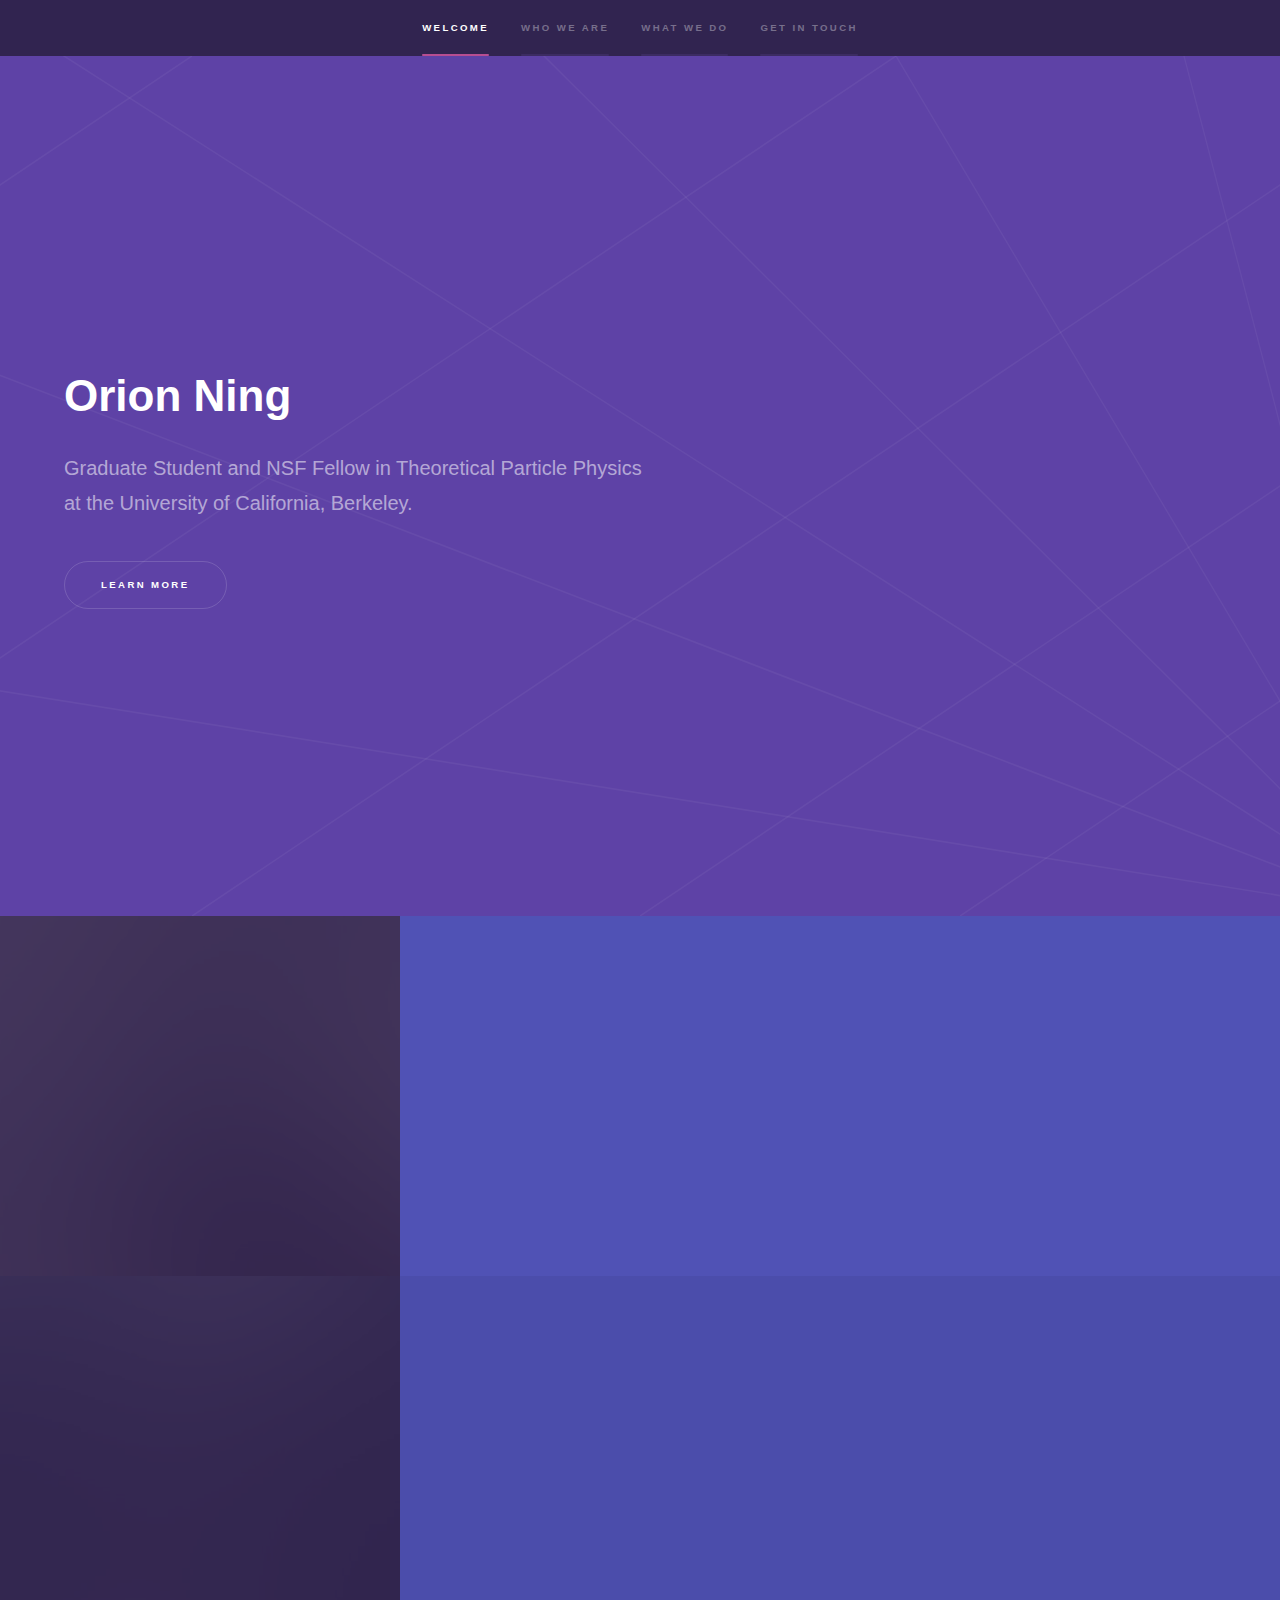
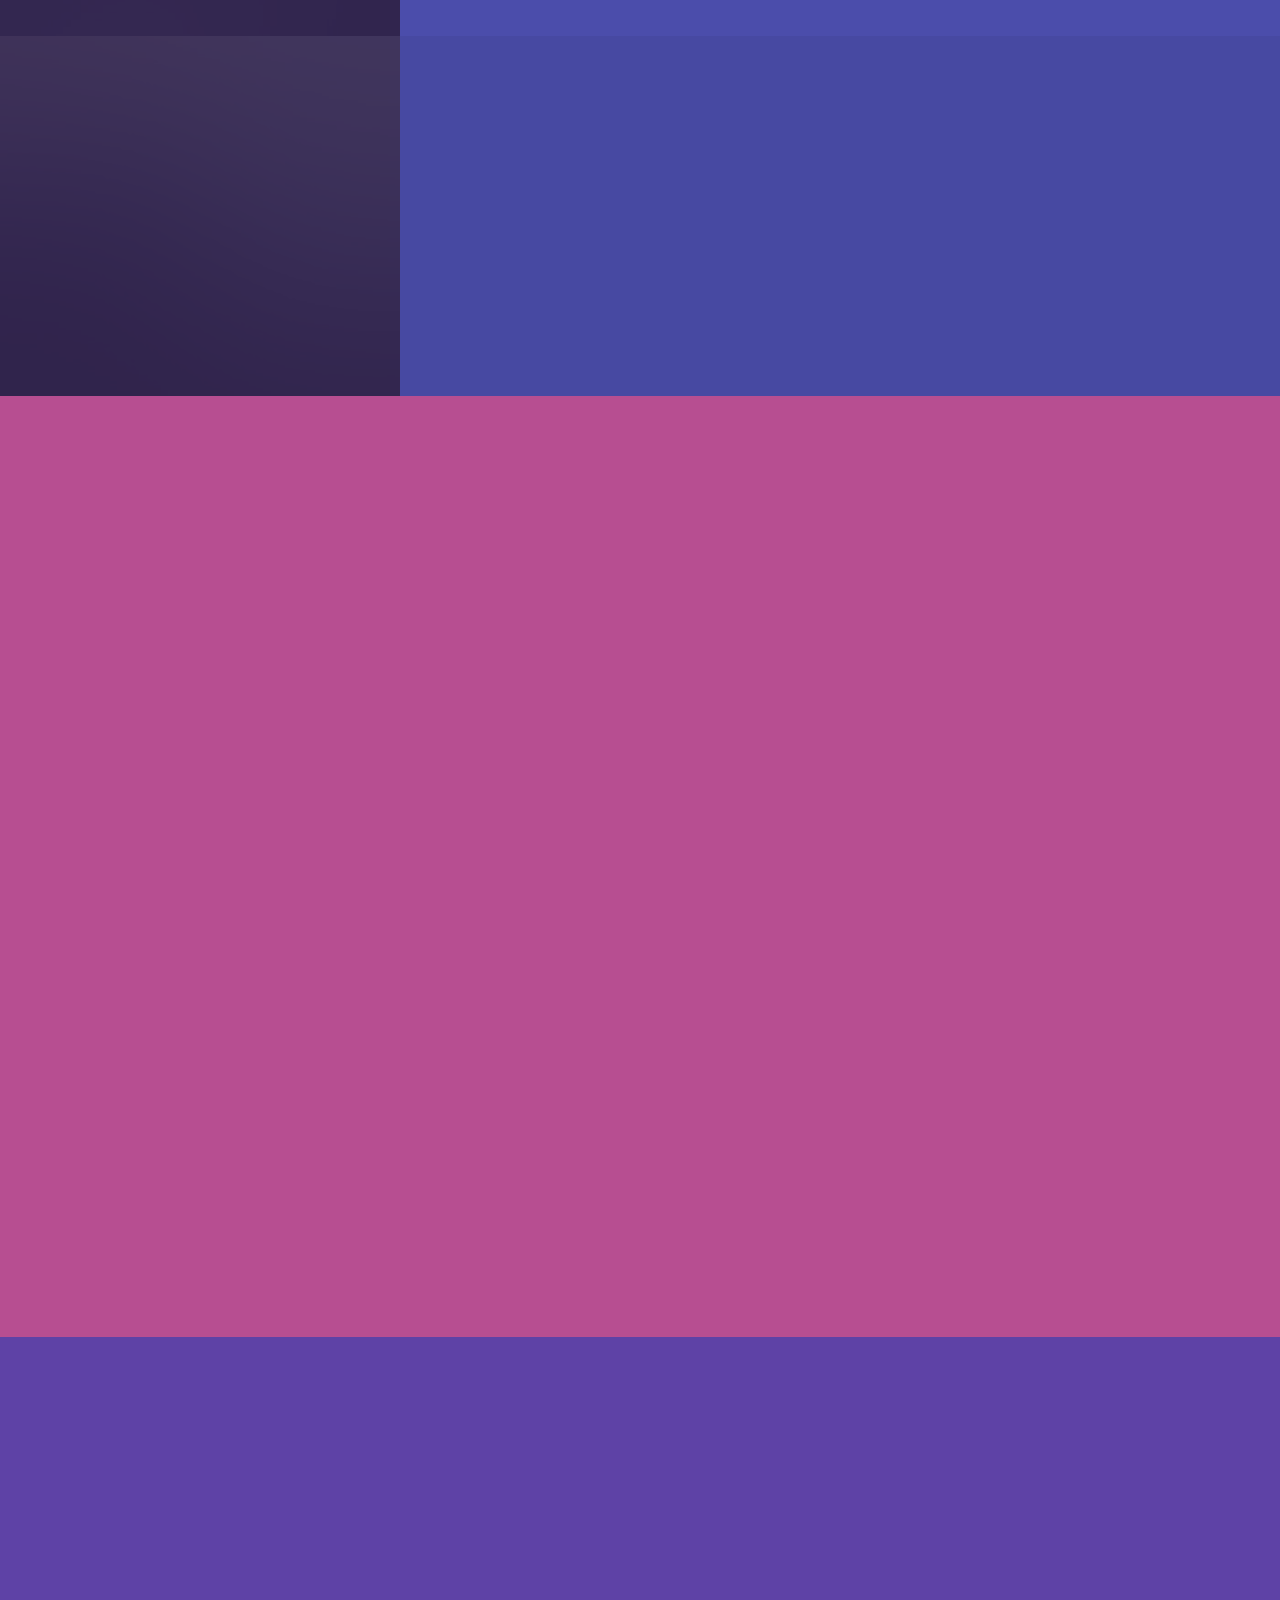
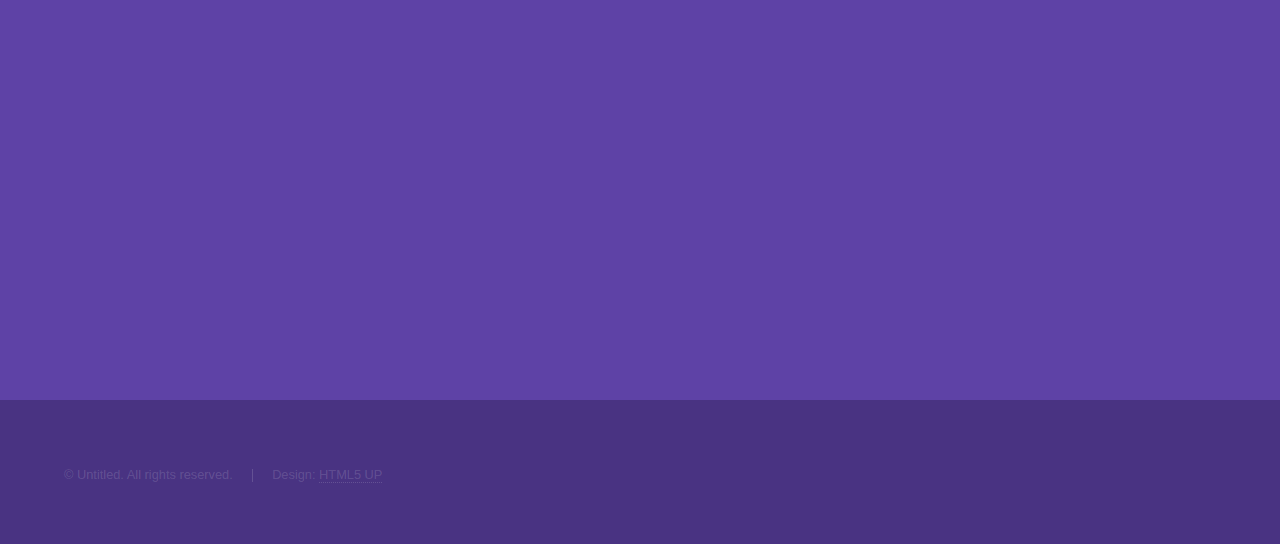
==== commit e49da183: "modifications" ====
--- a/index.html
+++ b/index.html
@@ -6,8 +6,10 @@
 -->
 <html>
 	<head>
-		<title>Hyperspace by HTML5 UP</title>
+		<title>Orion Ning Personal Website</title>
 		<meta charset="utf-8" />
+		<meta name="description" content="personal website of Orion Ning">
+		<meta name="keywords" content="physics, Berkeley, particles">
 		<meta name="viewport" content="width=device-width, initial-scale=1, user-scalable=no" />
 		<link rel="stylesheet" href="assets/css/main.css" />
 		<noscript><link rel="stylesheet" href="assets/css/noscript.css" /></noscript>
@@ -34,9 +36,9 @@
 				<!-- Intro -->
 					<section id="intro" class="wrapper style1 fullscreen fade-up">
 						<div class="inner">
-							<h1>Hyperspace</h1>
-							<p>Just another fine responsive site template designed by <a href="http://html5up.net">HTML5 UP</a><br />
-							and released for free under the <a href="http://html5up.net/license">Creative Commons</a>.</p>
+							<h1>Orion Ning</h1>
+							<p>Graduate Student and NSF Fellow in Theoretical Particle Physics<br />
+								at the University of California, Berkeley.</p>
 							<ul class="actions">
 								<li><a href="#one" class="button scrolly">Learn more</a></li>
 							</ul>
@@ -206,4 +208,4 @@
 			<script src="assets/js/main.js"></script>
 
 	</body>
-</html>+</html>
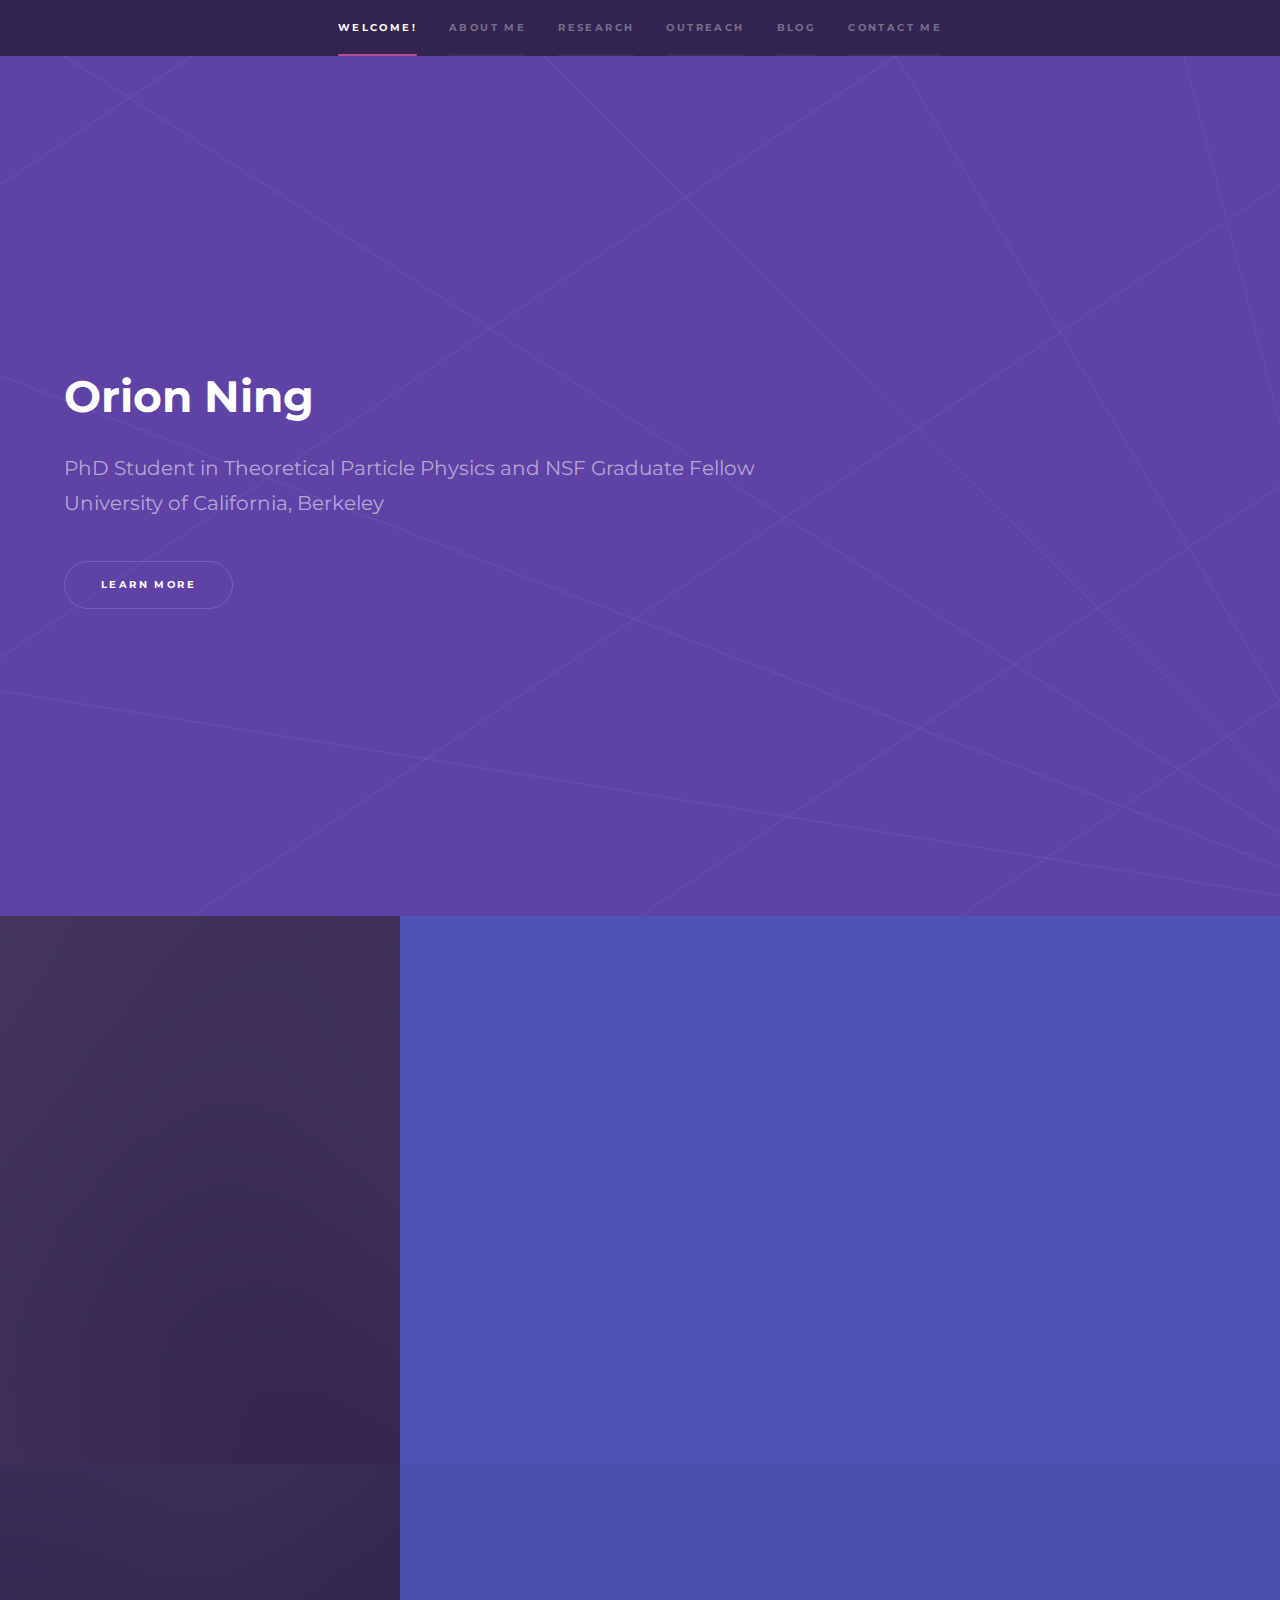
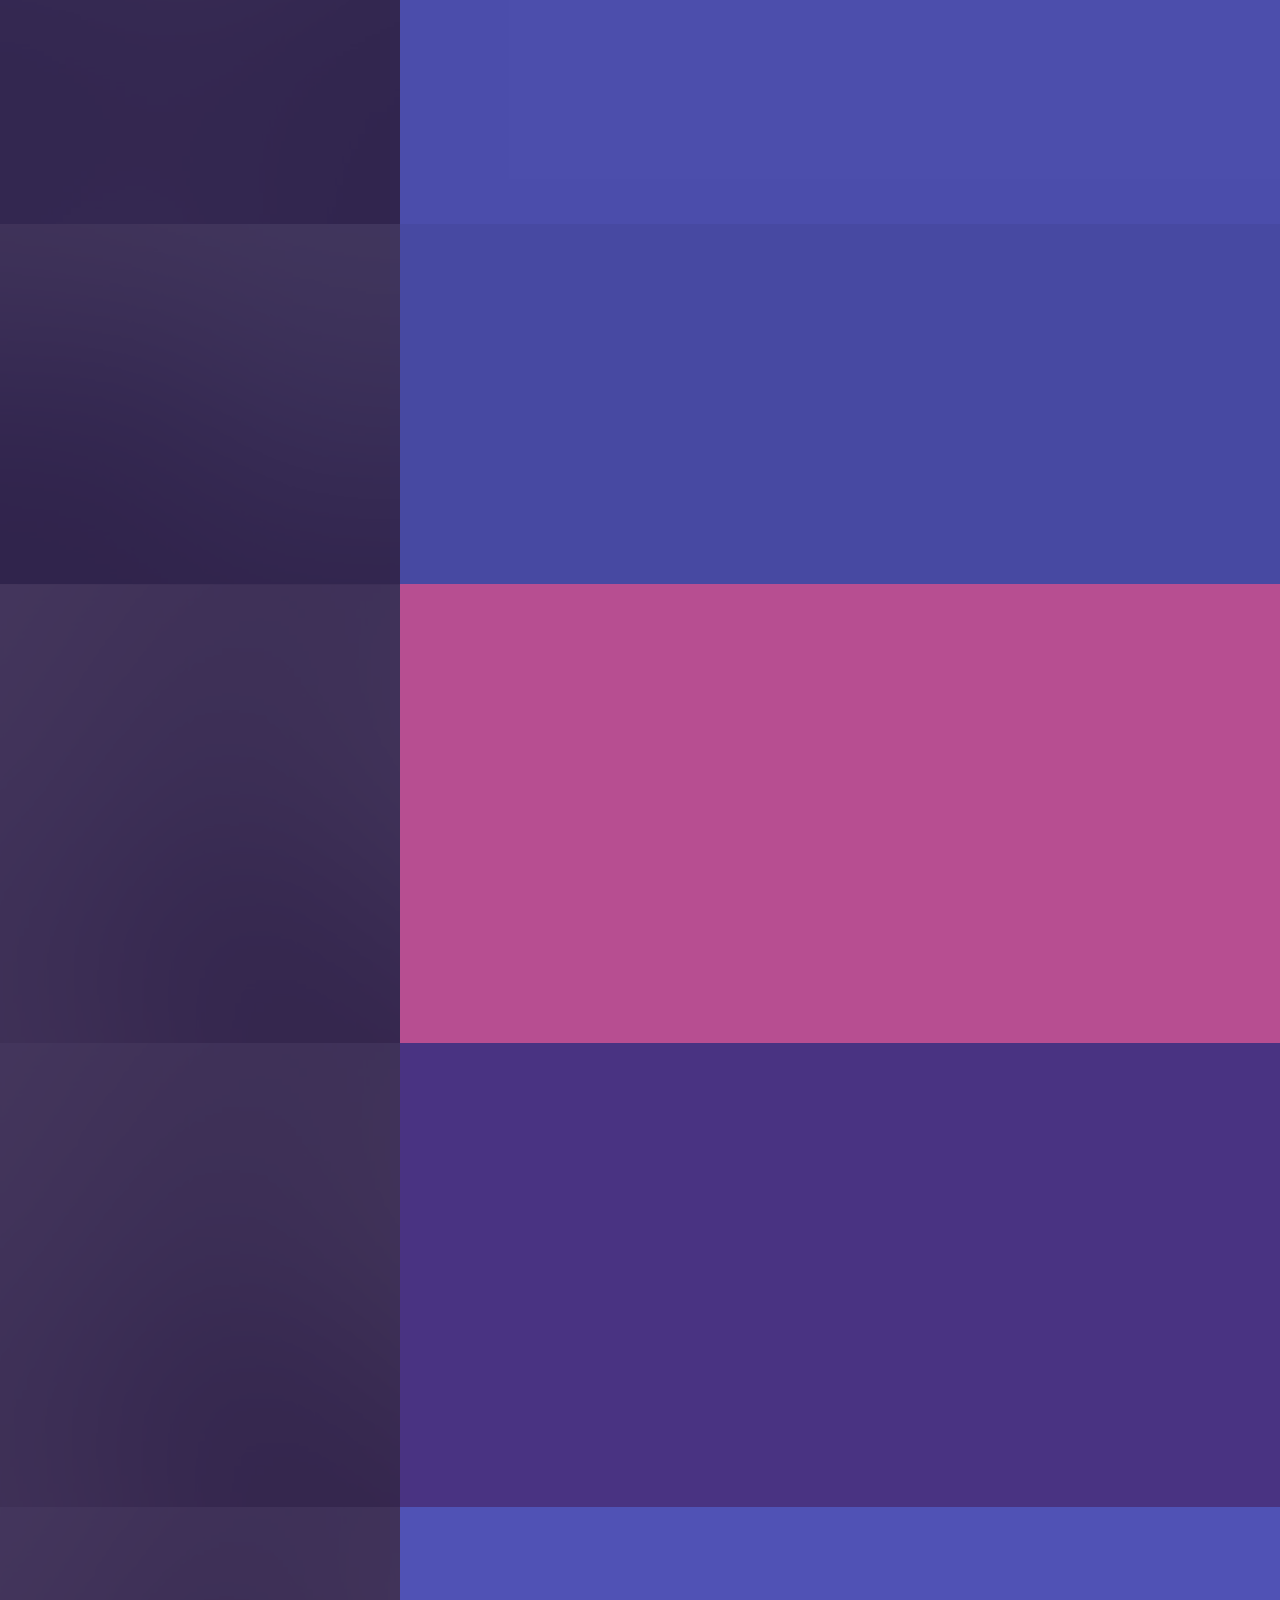
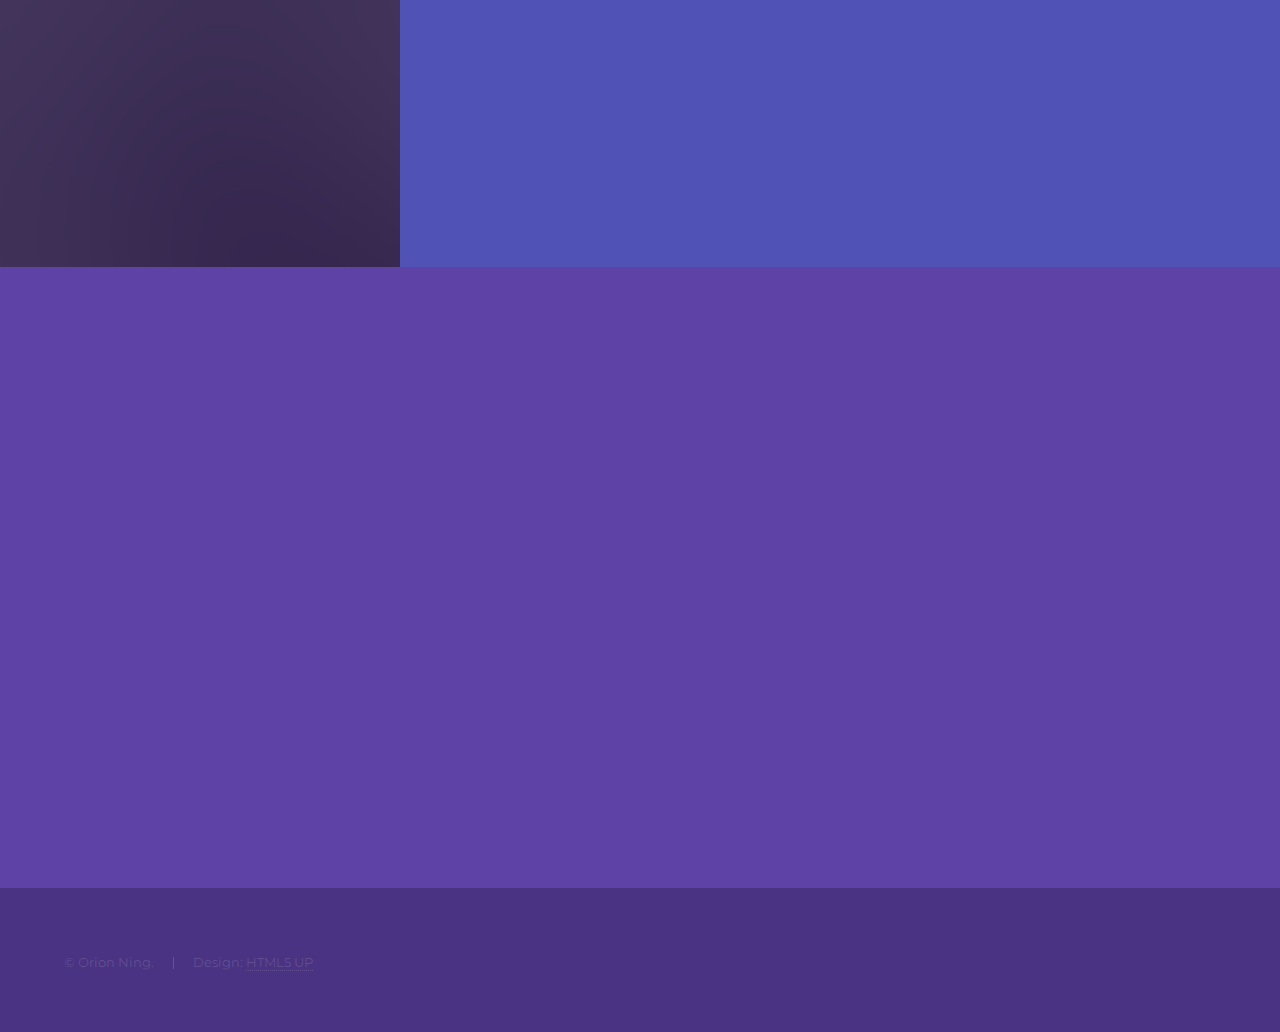
==== commit 3597618d: "initial site 123024" ====
--- a/index.html
+++ b/index.html
@@ -21,10 +21,12 @@
 				<div class="inner">
 					<nav>
 						<ul>
-							<li><a href="#intro">Welcome</a></li>
-							<li><a href="#one">Who we are</a></li>
-							<li><a href="#two">What we do</a></li>
-							<li><a href="#three">Get in touch</a></li>
+							<li><a href="#intro">Welcome!</a></li>
+							<li><a href="#one">About Me</a></li>
+							<li><a href="#two">Research</a></li>
+							<li><a href="#three">Outreach</a></li>
+							<li><a href="#four">Blog</a></li>
+							<li><a href="#five">Contact Me</a></li>
 						</ul>
 					</nav>
 				</div>
@@ -37,8 +39,9 @@
 					<section id="intro" class="wrapper style1 fullscreen fade-up">
 						<div class="inner">
 							<h1>Orion Ning</h1>
-							<p>Graduate Student and NSF Fellow in Theoretical Particle Physics<br />
-								at the University of California, Berkeley.</p>
+							<p>PhD Student in Theoretical Particle Physics and NSF Graduate Fellow<br />
+								University of California, Berkeley
+							</p>
 							<ul class="actions">
 								<li><a href="#one" class="button scrolly">Learn more</a></li>
 							</ul>
@@ -51,11 +54,18 @@
 							<a href="#" class="image"><img src="images/pic01.jpg" alt="" data-position="center center" /></a>
 							<div class="content">
 								<div class="inner">
-									<h2>Sed ipsum dolor</h2>
-									<p>Phasellus convallis elit id ullamcorper pulvinar. Duis aliquam turpis mauris, eu ultricies erat malesuada quis. Aliquam dapibus.</p>
+									<h2>About Me</h2>
+									<p>I'm currently a graduate student in theoretical particle physics, with a focus on dark matter phenomenology,
+										as well as other physics beyond the Standard Model which may be probed using methods and ideas in astrophysics.
+										I am a member of the Berkeley Center for Theoretical Physics (BCTP) as well as the Theoretical Physics Division
+										of Lawrence Berkeley National Laboratory (LBNL). I am also supported by
+										an <a href="https://www.nsfgrfp.org/" class="linku">NSF Graduate Research Fellowship</a>.</p>
+
 									<ul class="actions">
-										<li><a href="generic.html" class="button">Learn more</a></li>
-									</ul>
+										<li><a href="about_me.html" class="button">Learn more about me</a></li>
+									</ul>
+									<p>Welcome to my site! Read on to learn more about the research I'm excited about, as well as outreach I've enjoyed and other pieces I've put together in a 'Blog' section.
+									</p>
 								</div>
 							</div>
 						</section>
@@ -86,54 +96,74 @@
 					</section>
 
 				<!-- Two -->
-					<section id="two" class="wrapper style3 fade-up">
+					<section id="two" class="wrapper style3 spotlights">
+						<section>
+							<a href="#" class="image"><img src="images/pic01.jpg" alt="" data-position="center center" /></a>
+							<div class="content">
+									<div class="inner">
+										<h2>Research</h2>
+										<p>Within dark matter theory and phenomenology, I broadly work within the framework known as
+											 'indirect detection', which describe searches for signatures of particle dark matter
+											 through astrophysical means and methods. I've specifically worked on ideas involving
+											 stellar mechanisms, galactic populations, and halo decays for models such as, e.g.,
+											 the axion and axion-like-particles (ALPs). Check out some examples of my work,
+											 along with tangential and past interests, by clicking below.</p>
+
+										<ul class="actions">
+											<li><a href="research.html" class="button">Learn more about my research</a></li>
+										</ul>
+									</div>
+						</div>
+					</section>
+					</section>
+
+
+				<!-- Three -->
+					<section id="three" class="wrapper style1-alt spotlights">
+						<section>
+							<a href="#" class="image"><img src="images/pic01.jpg" alt="" data-position="center center" /></a>
+							<div class="content">
+									<div class="inner">
+										<h2>Outreach</h2>
+										<p>I enjoy a variety of outreach and teaching opportunities, and strive
+											to help make physics more inclusive, accessible, and, ultimately, more fun
+											for everyone. These include organizing events for high school students,
+											giving public talks, TA'ing, leading and designing a student-run course, and other ventures.</p>
+
+										<p>You can learn more about these activities, with relevant links, and what I'm currently up to
+											in the 'Learn More' button below.
+											</p>
+										<ul class="actions">
+											<li><a href="outreach.html" class="button">Learn more</a></li>
+										</ul>
+									</div>
+						</div>
+					</section>
+				</section>
+
+				<!-- Four -->
+					<section id="four" class="wrapper style2 spotlights">
+						<section>
+							<a href="#" class="image"><img src="images/pic01.jpg" alt="" data-position="center center" /></a>
+							<div class="content">
+									<div class="inner">
+										<h2>Blog</h2>
+										<p>A grab-bag of unorganized opinions, musings, and 'thought-pieces' that are really more for my own
+											edification than anything else. Topics are about anything.
+											</p>
+										<ul class="actions">
+											<li><a href="generic.html" class="button">Learn more</a></li>
+										</ul>
+									</div>
+						</div>
+					</section>
+				</section>
+
+				<!-- Five -->
+					<section id="five" class="wrapper style1 fade-up">
 						<div class="inner">
-							<h2>What we do</h2>
-							<p>Phasellus convallis elit id ullamcorper pulvinar. Duis aliquam turpis mauris, eu ultricies erat malesuada quis. Aliquam dapibus, lacus eget hendrerit bibendum, urna est aliquam sem, sit amet imperdiet est velit quis lorem.</p>
-							<div class="features">
-								<section>
-									<span class="icon solid major fa-code"></span>
-									<h3>Lorem ipsum amet</h3>
-									<p>Phasellus convallis elit id ullam corper amet et pulvinar. Duis aliquam turpis mauris, sed ultricies erat dapibus.</p>
-								</section>
-								<section>
-									<span class="icon solid major fa-lock"></span>
-									<h3>Aliquam sed nullam</h3>
-									<p>Phasellus convallis elit id ullam corper amet et pulvinar. Duis aliquam turpis mauris, sed ultricies erat dapibus.</p>
-								</section>
-								<section>
-									<span class="icon solid major fa-cog"></span>
-									<h3>Sed erat ullam corper</h3>
-									<p>Phasellus convallis elit id ullam corper amet et pulvinar. Duis aliquam turpis mauris, sed ultricies erat dapibus.</p>
-								</section>
-								<section>
-									<span class="icon solid major fa-desktop"></span>
-									<h3>Veroeros quis lorem</h3>
-									<p>Phasellus convallis elit id ullam corper amet et pulvinar. Duis aliquam turpis mauris, sed ultricies erat dapibus.</p>
-								</section>
-								<section>
-									<span class="icon solid major fa-link"></span>
-									<h3>Urna quis bibendum</h3>
-									<p>Phasellus convallis elit id ullam corper amet et pulvinar. Duis aliquam turpis mauris, sed ultricies erat dapibus.</p>
-								</section>
-								<section>
-									<span class="icon major fa-gem"></span>
-									<h3>Aliquam urna dapibus</h3>
-									<p>Phasellus convallis elit id ullam corper amet et pulvinar. Duis aliquam turpis mauris, sed ultricies erat dapibus.</p>
-								</section>
-							</div>
-							<ul class="actions">
-								<li><a href="generic.html" class="button">Learn more</a></li>
-							</ul>
-						</div>
-					</section>
-
-				<!-- Three -->
-					<section id="three" class="wrapper style1 fade-up">
-						<div class="inner">
-							<h2>Get in touch</h2>
-							<p>Phasellus convallis elit id ullamcorper pulvinar. Duis aliquam turpis mauris, eu ultricies erat malesuada quis. Aliquam dapibus, lacus eget hendrerit bibendum, urna est aliquam sem, sit amet imperdiet est velit quis lorem.</p>
-							<div class="split style1">
+							<h2>Contact Me</h2>
+							<!-- <div class="split style1">
 								<section>
 									<form method="post" action="#">
 										<div class="fields">
@@ -154,22 +184,25 @@
 											<li><a href="" class="button submit">Send Message</a></li>
 										</ul>
 									</form>
-								</section>
+								</section> -->
 								<section>
 									<ul class="contact">
 										<li>
+											<h3>Email</h3>
+											<a href="mailto:orion.ning@berkeley.edu">orion.ning 'at' berkeley.edu</a>
+										</li>
+										<li>
+											<h3>Office</h3>
+											I split my time between campus (420K Physics South)<br />
+											and LBNL (Building 50A-5133)
+										</li>
+										<li>
 											<h3>Address</h3>
-											<span>12345 Somewhere Road #654<br />
-											Nashville, TN 00000-0000<br />
-											USA</span>
-										</li>
-										<li>
-											<h3>Email</h3>
-											<a href="#">user@untitled.tld</a>
-										</li>
-										<li>
-											<h3>Phone</h3>
-											<span>(000) 000-0000</span>
+											<span>
+												Department of Physics<br />
+												University of California Berkeley<br />
+												366 Physics North, MC 7300<br />
+												Berkeley, CA 94720, USA</span>
 										</li>
 										<li>
 											<h3>Social</h3>
@@ -183,7 +216,7 @@
 										</li>
 									</ul>
 								</section>
-							</div>
+							<!-- </div> -->
 						</div>
 					</section>
 
@@ -193,7 +226,7 @@
 			<footer id="footer" class="wrapper style1-alt">
 				<div class="inner">
 					<ul class="menu">
-						<li>&copy; Untitled. All rights reserved.</li><li>Design: <a href="http://html5up.net">HTML5 UP</a></li>
+						<li>&copy; Orion Ning.</li><li>Design: <a href="http://html5up.net">HTML5 UP</a></li>
 					</ul>
 				</div>
 			</footer>
--- a/assets/css/main.css
+++ b/assets/css/main.css
@@ -1,4 +1,5 @@
-@import url(fontawesome-all.min.css);
+/*@import url(fontawesome-all.min.css);*/
+@import url('https://fonts.googleapis.com/css2?family=Montserrat:ital,wght@0,100..900;1,100..900&display=swap');
 
 /*
 	Hyperspace by HTML5 UP
@@ -116,7 +117,8 @@
 
 	body, input, select, textarea {
 		color: rgba(255, 255, 255, 0.55);
-		font-family: Arial, Helvetica, sans-serif;
+		/*font-family: Arial, Helvetica, sans-serif;*/
+		font-family:  'Montserrat', sans-serif;
 		font-size: 16.5pt;
 		font-weight: normal;
 		line-height: 1.75;
@@ -154,12 +156,18 @@
 		border-bottom: dotted 1px rgba(255, 255, 255, 0.35);
 		color: inherit;
 		text-decoration: none;
+		/*text-decoration: underline;*/
 	}
 
 		a:hover {
 			border-bottom-color: transparent;
 			color: #ffffff;
 		}
+
+		.linku {
+    text-decoration: underline;
+    /*color: #ffffff;*/ /* Adjust color as needed */
+	}
 
 	strong, b {
 		color: #ffffff;
@@ -2568,10 +2576,16 @@
 		position: relative;
 	}
 
-		.image img {
+		/*.image img {
 			border-radius: 0.25em;
 			display: block;
-		}
+		}*/
+
+
+		.image img {
+    max-width: 100%;
+    height: auto;
+	}
 
 		.image.left, .image.right {
 			max-width: 40%;
@@ -3906,4 +3920,4 @@
 				background-attachment: scroll;
 			}
 
-		}+		}
